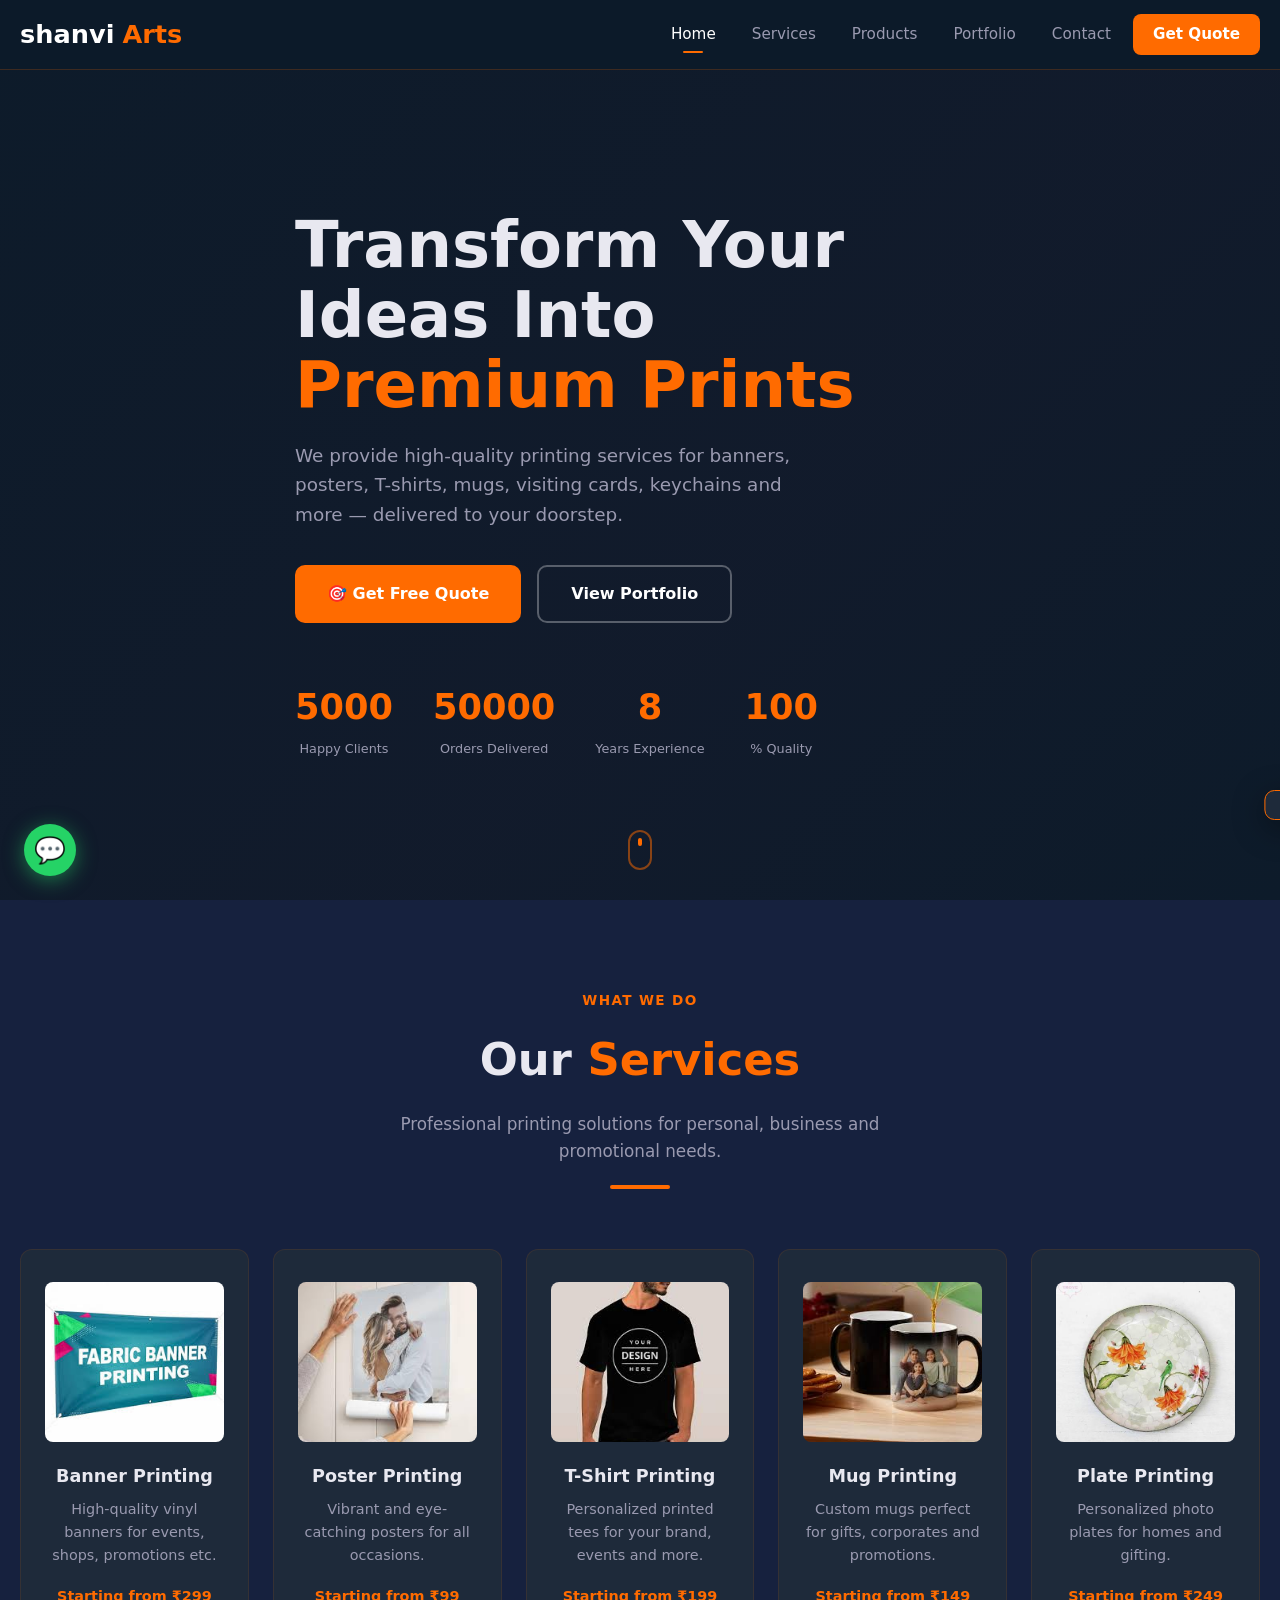
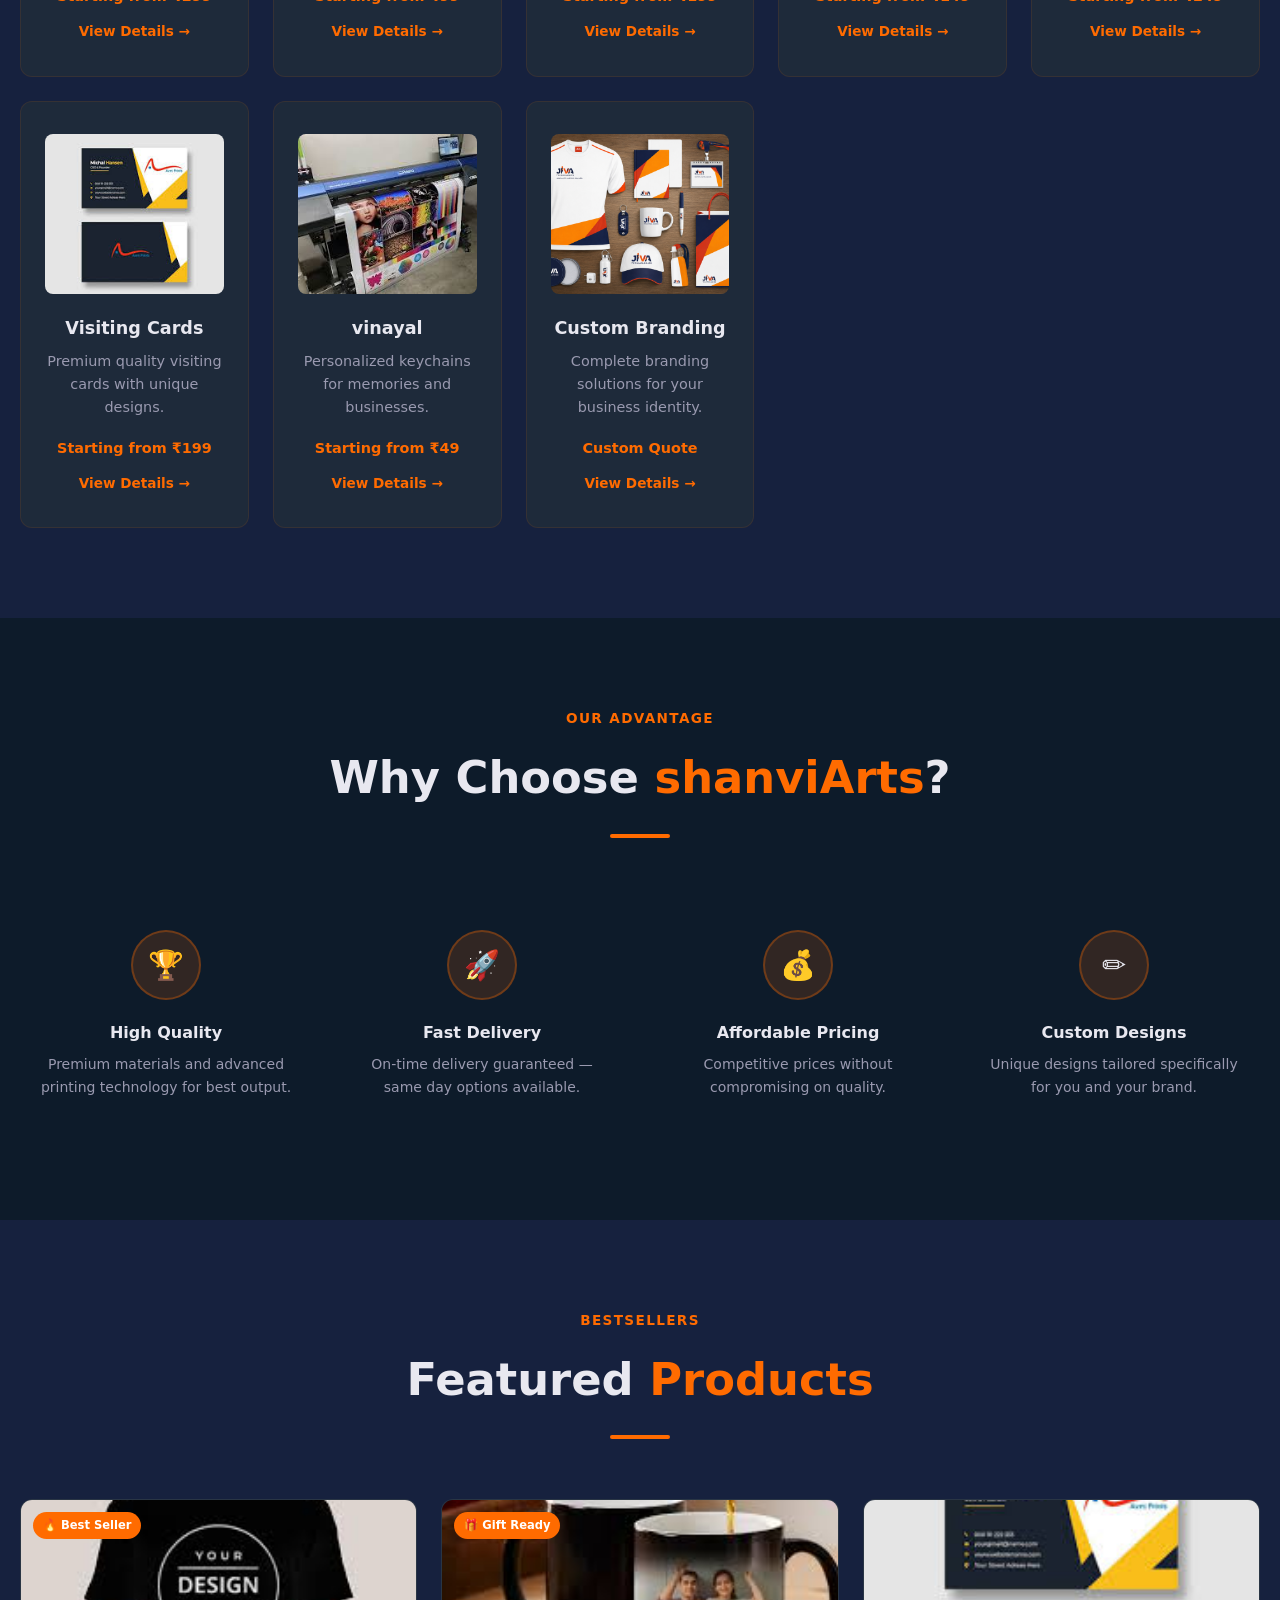
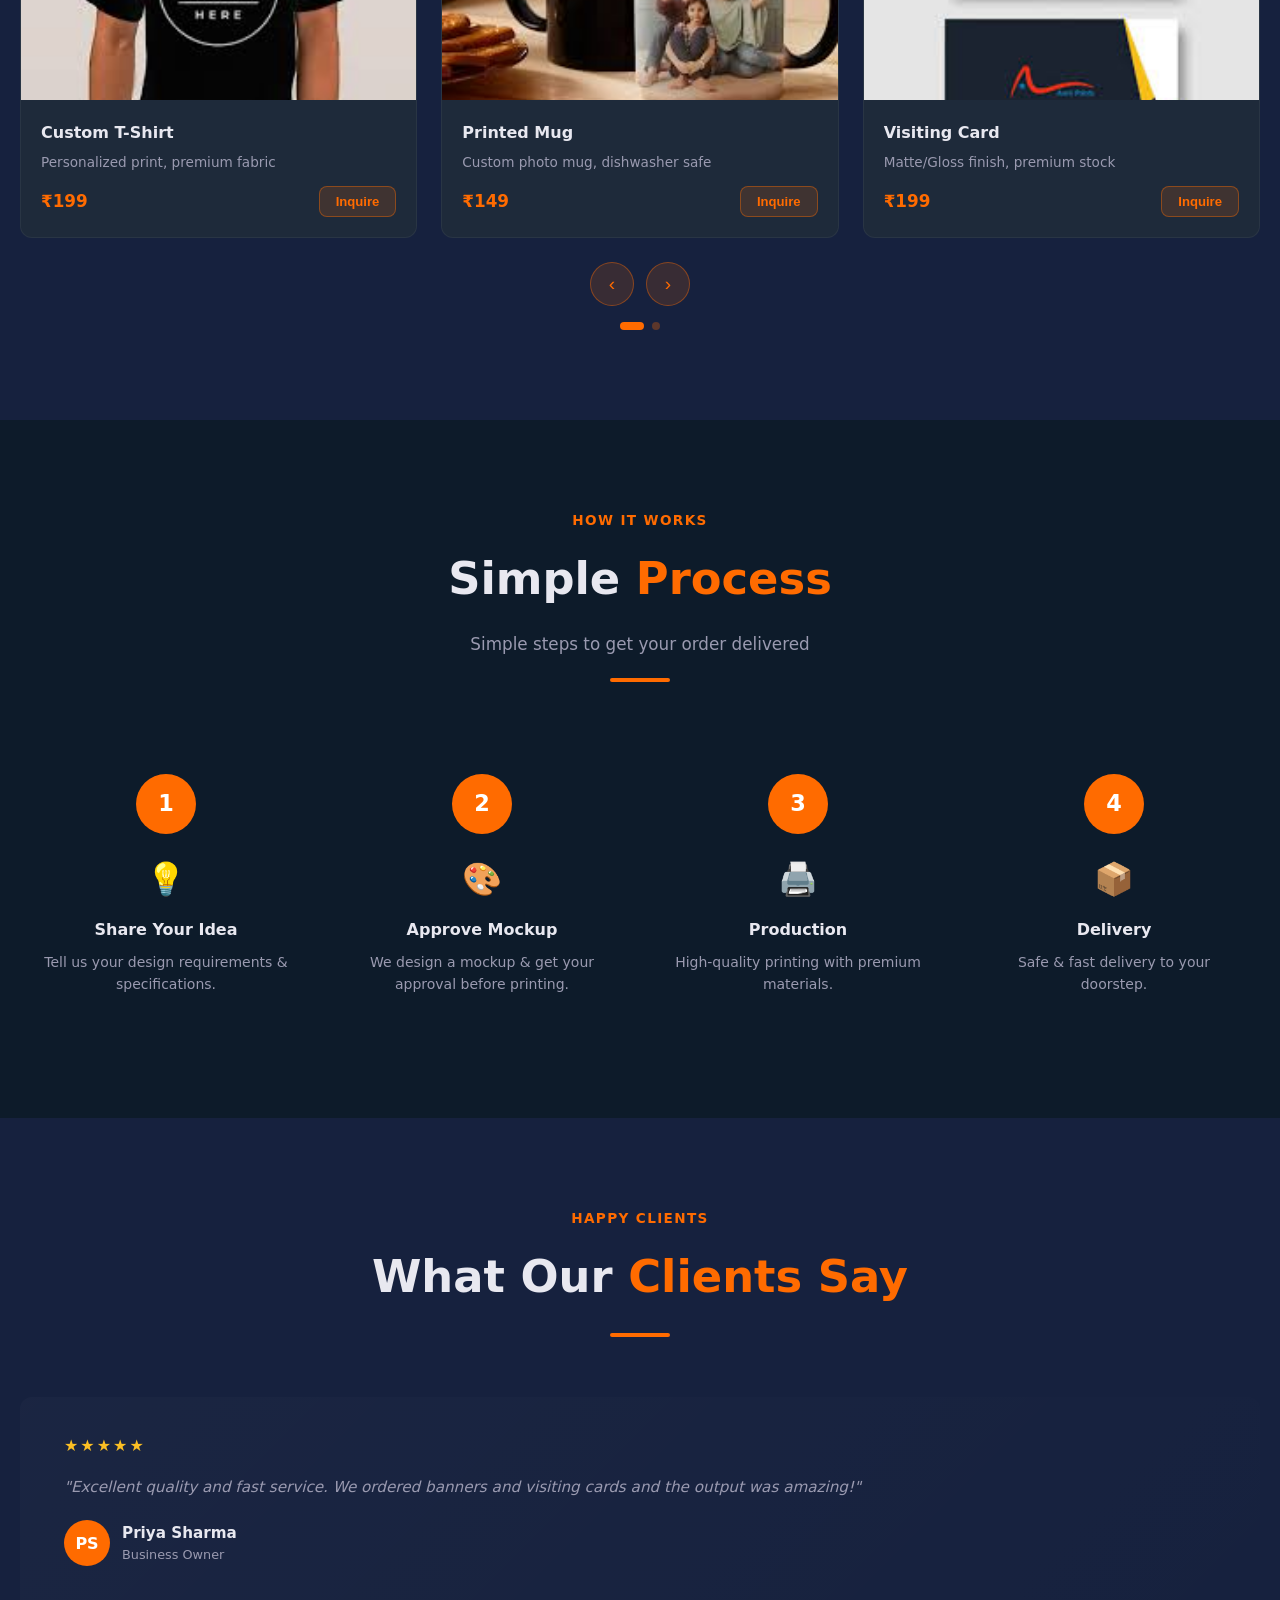
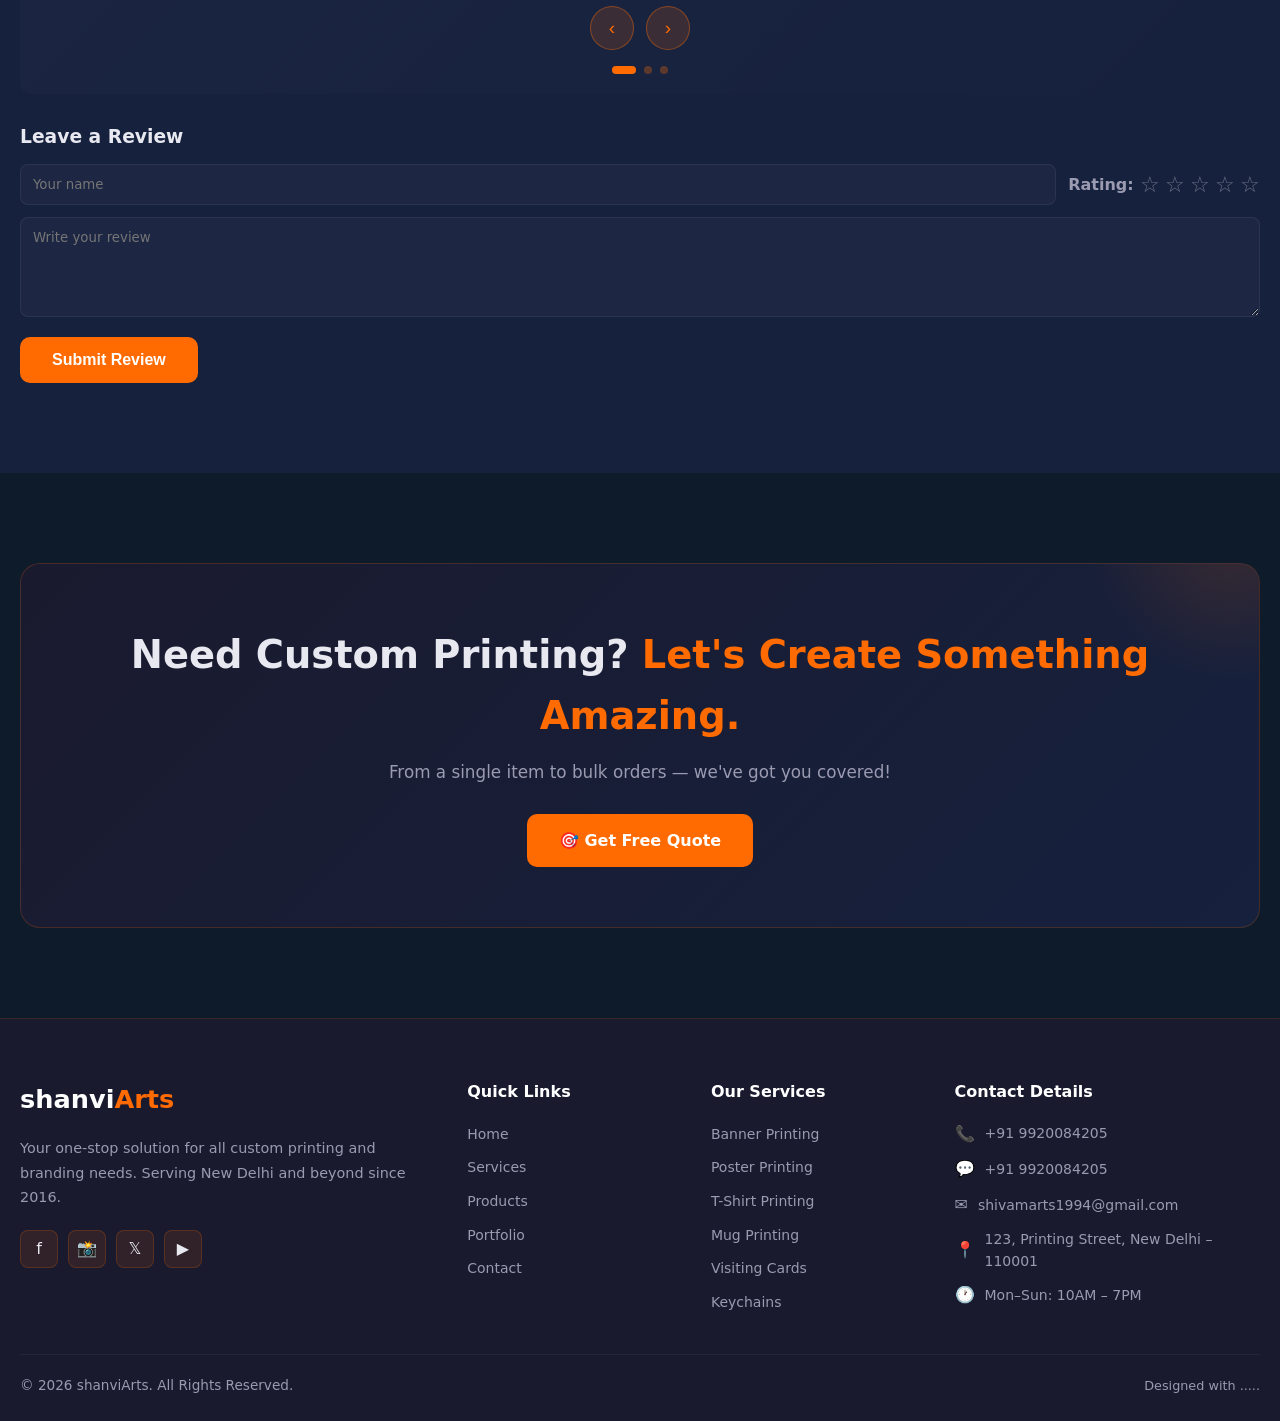
==== index.html @ 0f55588c "first commit" ====
<!DOCTYPE html>
<html lang="en">
<head>
<meta charset="UTF-8"/>
<meta name="viewport" content="width=device-width, initial-scale=1.0"/>
<title>shanviArts – Premium Printing Solutions</title>
<link rel="stylesheet" href="css/style.css"/>
</head>
<body>

<!-- PAGE LOADER -->
<div class="page-loader">
  <div class="loader-logo"><span>shanvi</span><span>Arts</span></div>
  <div class="loader-bar"><div class="loader-fill"></div></div>
</div>

<!-- NAVBAR -->
<nav class="navbar">
  <div class="nav-logo"><span>shanvi</span><span>Arts</span></div>
  <div class="nav-links">
    <a href="index.html" class="active">Home</a>
    <a href="services.html">Services</a>
    <a href="products.html">Products</a>
    <a href="portfolio.html">Portfolio</a>
    <a href="contact.html">Contact</a>
    <a href="contact.html" class="nav-cta">Get Quote</a>
  </div>
  <div class="hamburger"><span></span><span></span><span></span></div>
</nav>
<div class="mobile-menu">
  <a href="index.html">Home</a>
  <a href="services.html">Services</a>
  <a href="products.html">Products</a>
  <a href="portfolio.html">Portfolio</a>
  <a href="contact.html">Contact</a>
  <a href="contact.html" class="nav-cta">Get Quote</a>
</div>

<!-- HERO -->
<section class="hero">
 <div class="hero-bg">
  <video autoplay muted loop playsinline>
    <source src="images/home/3936483-hd_1920_1080_30fps.mp4" type="video/mp4">
  </video>
</div>
  <div class="container">
    <div class="hero-content">
     
      <h1 class="hero-title">Transform Your Ideas Into <span class="highlight">Premium Prints</span></h1>
      <p class="hero-subtitle">We provide high-quality printing services for banners, posters, T-shirts, mugs, visiting cards, keychains and more — delivered to your doorstep.</p>
      <div class="hero-btns">
        <a href="contact.html" class="btn-primary">🎯 Get Free Quote</a>
        <a href="portfolio.html" class="btn-secondary">View Portfolio</a>
      </div>
      <div class="hero-stats">
        <div class="stat-item"><span class="stat-num" data-target="5000">0</span><span class="stat-label">Happy Clients</span></div>
        <div class="stat-item"><span class="stat-num" data-target="50000">0</span><span class="stat-label">Orders Delivered</span></div>
        <div class="stat-item"><span class="stat-num" data-target="8">0</span><span class="stat-label">Years Experience</span></div>
        <div class="stat-item"><span class="stat-num" data-target="100">0</span><span class="stat-label">% Quality</span></div>
      </div>
    </div>
  </div>
  <div class="hero-scroll"><span></span></div>
</section>

<!-- SERVICES OVERVIEW -->
<section class="section" style="background:var(--dark3)">
  <div class="container">
    <div class="section-header reveal">
      <span class="section-eyebrow">What We Do</span>
      <h2 class="section-title">Our <span class="hl">Services</span></h2>
      <p class="section-subtitle">Professional printing solutions for personal, business and promotional needs.</p>
      <div class="divider"></div>
    </div>
    <div class="services-grid">
      <div class="service-card reveal reveal-delay-1">
        <img src="images/home/banner.jpg" alt="Banner Printing" class="service-img"/>
       
        <h3>Banner Printing</h3>
        <p>High-quality vinyl banners for events, shops, promotions etc.</p>
        <span class="service-price">Starting from ₹299</span>
        <a href="services.html" class="service-link">View Details →</a>
      </div>
      <div class="service-card reveal reveal-delay-2">
        <img src="images/home/poster.jpg" alt="Poster Printing" class="service-img"/>
       
        <h3>Poster Printing</h3>
        <p>Vibrant and eye-catching posters for all occasions.</p>
        <span class="service-price">Starting from ₹99</span>
        <a href="services.html" class="service-link">View Details →</a>
      </div>
      <div class="service-card reveal reveal-delay-3">
        <img src="images/home/tshirt.jpg" alt="T-Shirt Printing" class="service-img"/>
      
        <h3>T-Shirt Printing</h3>
        <p>Personalized printed tees for your brand, events and more.</p>
        <span class="service-price">Starting from ₹199</span>
        <a href="services.html" class="service-link">View Details →</a>
      </div>
      <div class="service-card reveal reveal-delay-4">
        <img src="images/home/cup.jpg" alt="Mug Printing" class="service-img"/>
       
        <h3>Mug Printing</h3>
        <p>Custom mugs perfect for gifts, corporates and promotions.</p>
        <span class="service-price">Starting from ₹149</span>
        <a href="services.html" class="service-link">View Details →</a>
      </div>
      <div class="service-card reveal reveal-delay-1">
        <img src="images/home/images (2).jpg" alt="Plate Printing" class="service-img"/>
       
        <h3>Plate Printing</h3>
        <p>Personalized photo plates for homes and gifting.</p>
        <span class="service-price">Starting from ₹249</span>
        <a href="services.html" class="service-link">View Details →</a>
      </div>
      <div class="service-card reveal reveal-delay-2">
        <img src="images/home/visiting.jpg" alt="Visiting Cards" class="service-img"/>
       
        <h3>Visiting Cards</h3>
        <p>Premium quality visiting cards with unique designs.</p>
        <span class="service-price">Starting from ₹199</span>
        <a href="services.html" class="service-link">View Details →</a>
      </div>
      <div class="service-card reveal reveal-delay-3">
        <img src="images/home/vinayal.jpg" alt="Keychains" class="service-img"/>
        
        <h3>vinayal</h3>
        <p>Personalized keychains for memories and businesses.</p>
        <span class="service-price">Starting from ₹49</span>
        <a href="services.html" class="service-link">View Details →</a>
      </div>
      <div class="service-card reveal reveal-delay-4">
        <img src="images/home/ChatGPT Image Jun 21, 2026, 07_36_07 AM.png" alt="Custom Branding" class="service-img"/>
        
        <h3>Custom Branding</h3>
        <p>Complete branding solutions for your business identity.</p>
        <span class="service-price">Custom Quote</span>
        <a href="services.html" class="service-link">View Details →</a>
      </div>
    </div>
  </div>
</section>

<!-- WHY CHOOSE US -->
<section class="section">
  <div class="container">
    <div class="section-header reveal">
      <span class="section-eyebrow">Our Advantage</span>
      <h2 class="section-title">Why Choose <span class="hl">shanviArts</span>?</h2>
      <div class="divider"></div>
    </div>
    <div class="why-grid">
      <div class="why-card reveal reveal-delay-1">
        <div class="why-icon">🏆</div>
        <h3>High Quality</h3>
        <p>Premium materials and advanced printing technology for best output.</p>
      </div>
      <div class="why-card reveal reveal-delay-2">
        <div class="why-icon">🚀</div>
        <h3>Fast Delivery</h3>
        <p>On-time delivery guaranteed — same day options available.</p>
      </div>
      <div class="why-card reveal reveal-delay-3">
        <div class="why-icon">💰</div>
        <h3>Affordable Pricing</h3>
        <p>Competitive prices without compromising on quality.</p>
      </div>
      <div class="why-card reveal reveal-delay-4">
        <div class="why-icon">✏️</div>
        <h3>Custom Designs</h3>
        <p>Unique designs tailored specifically for you and your brand.</p>
      </div>
    </div>
  </div>
</section>

<!-- FEATURED PRODUCTS SLIDER -->
<section class="section" style="background:var(--dark3)">
  <div class="container">
    <div class="section-header reveal">
      <span class="section-eyebrow">Bestsellers</span>
      <h2 class="section-title">Featured <span class="hl">Products</span></h2>
      <div class="divider"></div>
    </div>
    <div class="featured-slider reveal">
      <div class="slider-track">
        <div class="slide">
          <div class="products-grid" style="grid-template-columns:repeat(3,1fr);gap:24px">
            <div class="product-card"><div class="product-img-wrap"><img src="images/home/tshirt.jpg" alt="T-Shirt"/><span class="product-badge">🔥 Best Seller</span></div><div class="product-info"><h3>Custom T-Shirt</h3><p>Personalized print, premium fabric</p><div class="product-footer"><span class="product-price">₹199</span><button class="btn-inquiry">Inquire</button></div></div></div>
            <div class="product-card"><div class="product-img-wrap"><img src="images/home/cup.jpg" alt="Mug"/><span class="product-badge">🎁 Gift Ready</span></div><div class="product-info"><h3>Printed Mug</h3><p>Custom photo mug, dishwasher safe</p><div class="product-footer"><span class="product-price">₹149</span><button class="btn-inquiry">Inquire</button></div></div></div>
            <div class="product-card"><div class="product-img-wrap"><img src="images/home/visiting.jpg" alt="Visiting Card"/></div><div class="product-info"><h3>Visiting Card</h3><p>Matte/Gloss finish, premium stock</p><div class="product-footer"><span class="product-price">₹199</span><button class="btn-inquiry">Inquire</button></div></div></div>
          </div>
        </div>
        <div class="slide">
          <div class="products-grid" style="grid-template-columns:repeat(3,1fr);gap:24px">
            <div class="product-card"><div class="product-img-wrap"><img src="images/home/vinayal.jpg" alt="Keychain"/><span class="product-badge">✨ New</span></div><div class="product-info"><h3>Keychain</h3><p>Personalized, durable material</p><div class="product-footer"><span class="product-price">₹49</span><button class="btn-inquiry">Inquire</button></div></div></div>
            <div class="product-card"><div class="product-img-wrap"><img src="images/home/stemp.jpg" alt="Photo Plate"/></div><div class="product-info"><h3>Photo Plate</h3><p>High-res photo on ceramic plate</p><div class="product-footer"><span class="product-price">₹249</span><button class="btn-inquiry">Inquire</button></div></div></div>
            <div class="product-card"><div class="product-img-wrap"><img src="images/home/logo.png" alt="Flex Banner"/><span class="product-badge">📦 Bulk</span></div><div class="product-info"><h3>Flex Banner</h3><p>Weatherproof flex, any size</p><div class="product-footer"><span class="product-price">₹299</span><button class="btn-inquiry">Inquire</button></div></div></div>
          </div>
        </div>
      </div>
      <div class="slider-controls">
        <button class="slider-btn prev-btn">‹</button>
        <button class="slider-btn next-btn">›</button>
      </div>
      <div class="slider-dots"><span class="dot active"></span><span class="dot"></span></div>
    </div>
  </div>
</section>

<!-- PROCESS -->
<section class="section">
  <div class="container">
    <div class="section-header reveal">
      <span class="section-eyebrow">How It Works</span>
      <h2 class="section-title">Simple <span class="hl">Process</span></h2>
      <p class="section-subtitle">Simple steps to get your order delivered</p>
      <div class="divider"></div>
    </div>
    <div class="process-steps">
      <div class="process-step reveal reveal-delay-1">
        <div class="step-num">1</div>
        <span class="step-icon">💡</span>
        <h3>Share Your Idea</h3>
        <p>Tell us your design requirements & specifications.</p>
      </div>
      <div class="process-step reveal reveal-delay-2">
        <div class="step-num">2</div>
        <span class="step-icon">🎨</span>
        <h3>Approve Mockup</h3>
        <p>We design a mockup & get your approval before printing.</p>
      </div>
      <div class="process-step reveal reveal-delay-3">
        <div class="step-num">3</div>
        <span class="step-icon">🖨️</span>
        <h3>Production</h3>
        <p>High-quality printing with premium materials.</p>
      </div>
      <div class="process-step reveal reveal-delay-4">
        <div class="step-num">4</div>
        <span class="step-icon">📦</span>
        <h3>Delivery</h3>
        <p>Safe & fast delivery to your doorstep.</p>
      </div>
    </div>
  </div>
</section>

<!-- TESTIMONIALS -->
<section class="section" style="background:var(--dark3)">
  <div class="container">
    <div class="section-header reveal">
      <span class="section-eyebrow">Happy Clients</span>
      <h2 class="section-title">What Our <span class="hl">Clients Say</span></h2>
      <div class="divider"></div>
    </div>

    <!-- Testimonials Slider -->
    <div class="testimonials-slider reveal">
      <div class="slider-track">
        <div class="slide">
          <div class="testimonial-card">
            <div class="stars">★★★★★</div>
            <p>"Excellent quality and fast service. We ordered banners and visiting cards and the output was amazing!"</p>
            <div class="reviewer"><div class="reviewer-avatar">PS</div><div><div class="reviewer-name">Priya Sharma</div><div class="reviewer-role">Business Owner</div></div></div>
          </div>
        </div>
        <div class="slide">
          <div class="testimonial-card">
            <div class="stars">★★★★★</div>
            <p>"The quality of mugs and keychains is excellent. Very professional and on-time. Highly recommended!"</p>
            <div class="reviewer"><div class="reviewer-avatar">RV</div><div><div class="reviewer-name">Rohit Verma</div><div class="reviewer-role">Event Planner</div></div></div>
          </div>
        </div>
        <div class="slide">
          <div class="testimonial-card">
            <div class="stars">★★★★★</div>
            <p>"Beautiful designs and perfect finishing. Will order again for sure. shanviArts is the best!"</p>
            <div class="reviewer"><div class="reviewer-avatar">AP</div><div><div class="reviewer-name">Ankit Patel</div><div class="reviewer-role">Marketing Head</div></div></div>
          </div>
        </div>
      </div>
      <div class="slider-controls">
        <button class="slider-btn prev-btn">‹</button>
        <button class="slider-btn next-btn">›</button>
      </div>
      <div class="slider-dots"><span class="dot active"></span><span class="dot"></span><span class="dot"></span></div>
    </div>

    <!-- Review submission form -->
    <div class="review-form-section reveal">
      <h3 style="margin-top:28px;margin-bottom:12px">Leave a Review</h3>
      <form id="reviewForm" class="review-form">
        <div style="display:flex;gap:12px;flex-wrap:wrap">
          <input type="text" name="name" placeholder="Your name" required style="flex:1;min-width:200px;padding:12px;border-radius:8px;border:1px solid rgba(255,255,255,0.06);background:rgba(255,255,255,0.03);color:var(--text);" />
          <div class="star-rating" data-rating="5" style="display:flex;align-items:center;gap:6px">
            <label style="color:var(--text-muted);font-weight:600">Rating:</label>
            <div class="stars-input">
              <button type="button" class="star" data-value="1">☆</button>
              <button type="button" class="star" data-value="2">☆</button>
              <button type="button" class="star" data-value="3">☆</button>
              <button type="button" class="star" data-value="4">☆</button>
              <button type="button" class="star" data-value="5">☆</button>
            </div>
          </div>
        </div>
        <textarea name="message" placeholder="Write your review" required style="width:100%;margin-top:12px;padding:12px;border-radius:8px;border:1px solid rgba(255,255,255,0.06);background:rgba(255,255,255,0.03);color:var(--text);min-height:100px"></textarea>
        <div style="margin-top:12px"><button type="submit" class="btn-primary">Submit Review</button></div>
      </form>
    </div>

  </div>
</section>

<!-- CTA -->
<section class="section">
  <div class="container">
    <div class="cta-banner reveal">
      <h2>Need Custom Printing? <span style="color:var(--orange)">Let's Create Something Amazing.</span></h2>
      <p>From a single item to bulk orders — we've got you covered!</p>
      <a href="contact.html" class="btn-primary" style="display:inline-flex">🎯 Get Free Quote</a>
    </div>
  </div>
</section>

<!-- FOOTER -->
<footer>
  <div class="container">
    <div class="footer-grid">
      <div class="footer-brand">
        <div class="footer-logo"><span>shanvi</span><span>Arts</span></div>
        <p class="footer-desc">Your one-stop solution for all custom printing and branding needs. Serving New Delhi and beyond since 2016.</p>
        <div class="social-links">
          <a class="social-link" href="#" title="Facebook">f</a>
          <a class="social-link" href="#" title="Instagram">📸</a>
          <a class="social-link" href="#" title="Twitter">𝕏</a>
          <a class="social-link" href="#" title="YouTube">▶</a>
        </div>
      </div>
      <div class="footer-col">
        <h4>Quick Links</h4>
        <ul>
          <li><a href="index.html">Home</a></li>
          <li><a href="services.html">Services</a></li>
          <li><a href="products.html">Products</a></li>
          <li><a href="portfolio.html">Portfolio</a></li>
          <li><a href="contact.html">Contact</a></li>
        </ul>
      </div>
      <div class="footer-col">
        <h4>Our Services</h4>
        <ul>
          <li><a href="services.html">Banner Printing</a></li>
          <li><a href="services.html">Poster Printing</a></li>
          <li><a href="services.html">T-Shirt Printing</a></li>
          <li><a href="services.html">Mug Printing</a></li>
          <li><a href="services.html">Visiting Cards</a></li>
          <li><a href="services.html">Keychains</a></li>
        </ul>
      </div>
      <div class="footer-col">
        <h4>Contact Details</h4>
        <div class="footer-contact">
          <div class="footer-contact-item"><span>📞</span><span>+91 9920084205</span></div>
          <div class="footer-contact-item"><span>💬</span><span>+91 9920084205</span></div>
          <div class="footer-contact-item"><span>✉️</span><span>shivamarts1994@gmail.com</span></div>
          <div class="footer-contact-item"><span>📍</span><span>123, Printing Street, New Delhi – 110001</span></div>
          <div class="footer-contact-item"><span>🕐</span><span>Mon–Sun: 10AM – 7PM</span></div>
        </div>
      </div>
    </div>
    <div class="footer-bottom">
      <p>© 2026 shanviArts. All Rights Reserved.</p>
      <p style="color:var(--text-muted);font-size:0.8rem">Designed with .....</p>
    </div>
  </div>
</footer>

<button class="back-top">↑</button>
<a class="whatsapp-float" href="https://wa.me/919455576625 target="_blank" title="WhatsApp">💬</a>
<div class="toast"></div>
<script src="js/main.js"></script>
</body>
</html>
---- css/style.css ----
/* ===== RESET & BASE ===== */
*,
*::before,
*::after {
  box-sizing: border-box;
  margin: 0;
  padding: 0;
  
}

:root {
  --orange: #FF6B00;
  --orange-light: #FF8C3A;
  --orange-dark: #CC5500; 
  --dark: #1a1a2e;
  --dark2: #0d1b2a;
  --dark3: #16213e; 
  --card-bg: #1e2a3a;
  --text: #e8e8f0;
  --text-muted: #9a9ab0;
  --white: #ffffff;
  --radius: 12px;
  --shadow: 0 8px 32px rgba(0, 0, 0, 0.4);
  --transition: 0.3s cubic-bezier(0.4, 0, 0.2, 1);
}

html {
  scroll-behavior: smooth;
}

body {
  font-family: 'Segoe UI', system-ui, sans-serif;
   background: var(--dark2); 
  color: var(--text);
  line-height: 1.6;
  overflow-x: hidden;
}

a {
  color: inherit;
  text-decoration: none;
}

img {
  max-width: 100%;
  height: auto;
  display: block;
}

ul {
  list-style: none;
}

.container {
  max-width: 1400px;
  margin: 0 auto;
  padding: 0 20px;
 
}

/* ===== SCROLLBAR ===== */
::-webkit-scrollbar {
  width: 6px;
}

::-webkit-scrollbar-track {
  background: var(--dark2);
}

::-webkit-scrollbar-thumb {
  background: var(--orange);
  border-radius: 3px;
}

/* ===== NAVBAR ===== */
.navbar {
  position: fixed;
  top: 0;
  left: 0;
  right: 0;
  z-index: 1000;
  background: rgba(13, 27, 42, 0.95);
  backdrop-filter: blur(12px);
  border-bottom: 1px solid rgba(255, 107, 0, 0.2);
  padding: 0 20px;
  height: 70px;
  display: flex;
  align-items: center;
  justify-content: space-between;
  transition: var(--transition);
}

.navbar.scrolled {
  background: rgba(13, 27, 42, 0.99);
  box-shadow: 0 2px 20px rgba(0, 0, 0, 0.5);
}

.nav-logo {
  display: flex;
  align-items: center;
  gap: 8px;
  font-size: 1.6rem;
  font-weight: 800;
}

.nav-logo span:first-child {
  color: var(--white);
}

.nav-logo span:last-child {
  color: var(--orange);
}

.nav-links {
  display: flex;
  align-items: center;
  gap: 8px;
}

.nav-links a {
  padding: 8px 14px;
  border-radius: 8px;
  font-weight: 500;
  font-size: 0.95rem;
  color: var(--text-muted);
  transition: var(--transition);
  position: relative;
}

.nav-links a:hover,
.nav-links a.active {
  color: var(--white);
}

.nav-links a.active::after {
  content: '';
  position: absolute;
  bottom: 2px;
  left: 50%;
  transform: translateX(-50%);
  width: 20px;
  height: 2px;
  background: var(--orange);
  border-radius: 1px;
}

.nav-cta {
  background: var(--orange);
  color: var(--white) !important;
  padding: 8px 20px !important;
  border-radius: 8px;
  font-weight: 700 !important;
  transition: var(--transition) !important;
}

.nav-cta:hover {
  background: var(--orange-light) !important;
  transform: translateY(-1px);
  box-shadow: 0 4px 15px rgba(255, 107, 0, 0.4);
}

.hamburger {
  display: none;
  flex-direction: column;
  gap: 5px;
  cursor: pointer;
  padding: 5px;
}

.hamburger span {
  width: 25px;
  height: 2px;
  background: var(--white);
  border-radius: 2px;
  transition: var(--transition);
}

.mobile-menu {
  display: none;
  position: fixed;
  top: 70px;
  left: 0;
  right: 0;
  z-index: 999;
  background: var(--dark);
  border-bottom: 2px solid var(--orange);
  padding: 20px;
  flex-direction: column;
  gap: 4px;
}

.mobile-menu.open {
  display: flex;
  animation: slideDown 0.3s ease;
}

.mobile-menu a {
  padding: 12px 16px;
  border-radius: 8px;
  font-weight: 500;
  color: var(--text);
  transition: var(--transition);
}

.mobile-menu a:hover {
  background: rgba(255, 107, 0, 0.1);
  color: var(--orange);
}

.mobile-menu .nav-cta {
  background: var(--orange);
  color: var(--white);
  text-align: center;
}

@keyframes slideDown {
  from {
    opacity: 0;
    transform: translateY(-10px);
  }

  to {
    opacity: 1;
    transform: translateY(0);
  }
}

/* ===== HERO ===== */
.hero {
  position: relative;
  min-height: 100vh;
  display: flex;
  align-items: center;
  overflow: hidden;
  padding-top: 70px;
}

.hero-bg {
  position: absolute;
  inset: 0;
  background-size: cover;
  background-position: center;
  background-attachment: fixed;
}

.hero-bg::after {
  content: '';
  position: absolute;
  inset: 0;
  /* reduced overlay opacity so hero video is clearer */
  background: linear-gradient(135deg, rgba(13, 27, 42, 0.6) 0%, rgba(26, 26, 46, 0.35) 60%, rgba(13, 27, 42, 0.15) 100%);
}

.hero-content {
  position: relative;
  z-index: 2;
  max-width: 700px;
  text-align: left;
  margin-left: 10px;
}

.hero-eyebrow {
  display: inline-flex;
  align-items: center;
  gap: 8px;
  background: rgba(255, 107, 0, 0.15);
  border: 1px solid rgba(255, 107, 0, 0.4);
  color: var(--orange);
  padding: 6px 16px;
  border-radius: 50px;
  font-size: 0.85rem;
  font-weight: 600;
  letter-spacing: 0.05em;
  margin-bottom: 24px;
  animation: fadeInUp 0.6s ease 0.1s both;
}

.hero-title {
  font-size: clamp(2.2rem, 5vw, 4rem);
  font-weight: 900;
  line-height: 1.1;
  margin-bottom: 20px;
  animation: fadeInUp 0.6s ease 0.2s both;
}

.hero-title .highlight {
  color: var(--orange);
}

.hero-subtitle {
  font-size: 1.15rem;
  color: var(--text-muted);
  margin-bottom: 36px;
  max-width: 500px;
  animation: fadeInUp 0.6s ease 0.3s both;
}

.hero-btns {
  display: flex;
  gap: 16px;
  flex-wrap: wrap;
  animation: fadeInUp 0.6s ease 0.4s both;
}

.btn-primary {
  background: var(--orange);
  color: var(--white);
  padding: 14px 32px;
  border-radius: 10px;
  font-weight: 700;
  font-size: 1rem;
  border: none;
  cursor: pointer;
  transition: var(--transition);
  display: inline-flex;
  align-items: center;
  gap: 8px;
}

.btn-primary:hover {
  background: var(--orange-light);
  transform: translateY(-2px);
  box-shadow: 0 8px 25px rgba(255, 107, 0, 0.4);
}

.btn-secondary {
  background: transparent;
  color: var(--white);
  padding: 14px 32px;
  border-radius: 10px;
  font-weight: 700;
  font-size: 1rem;
  border: 2px solid rgba(255, 255, 255, 0.3);
  cursor: pointer;
  transition: var(--transition);
}

.btn-secondary:hover {
  border-color: var(--orange);
  color: var(--orange);
}

.hero-stats {
  display: flex;
  gap: 40px;
  margin-top: 56px;
  animation: fadeInUp 0.6s ease 0.5s both;
}

.stat-item {
  text-align: center;
}

.stat-num {
  font-size: 2.2rem;
  font-weight: 900;
  color: var(--orange);
  display: block;
}

.stat-label {
  font-size: 0.8rem;
  color: var(--text-muted);
}

.hero-scroll {
  position: absolute;
  bottom: 30px;
  left: 50%;
  transform: translateX(-50%);
  z-index: 2;
  text-align: center;
  animation: bounce 2s infinite;
}

.hero-scroll span {
  display: block;
  width: 24px;
  height: 40px;
  border: 2px solid rgba(255, 107, 0, 0.5);
  border-radius: 12px;
  margin: 0 auto;
  position: relative;
}

.hero-scroll span::after {
  content: '';
  position: absolute;
  top: 6px;
  left: 50%;
  transform: translateX(-50%);
  width: 4px;
  height: 8px;
  background: var(--orange);
  border-radius: 2px;
  animation: scrollDot 2s infinite;
}

@keyframes scrollDot {

  0%,
  100% {
    top: 6px;
    opacity: 1
  }

  50% {
    top: 20px;
    opacity: 0.3
  }
}

@keyframes bounce {

  0%,
  100% {
    transform: translateX(-50%) translateY(0)
  }

  50% {
    transform: translateX(-50%) translateY(-8px)
  }
}

/* ===== SECTION STYLES ===== */
.section {
  padding: 90px 0;
}

.section-header {
  text-align: center;
  margin-bottom: 60px;
}

.section-eyebrow {
  color: var(--orange);
  font-weight: 700;
  font-size: 0.85rem;
  letter-spacing: 0.1em;
  text-transform: uppercase;
  display: block;
  margin-bottom: 12px;
}

.section-title {
  font-size: clamp(1.8rem, 4vw, 2.8rem);
  font-weight: 900;
  margin-bottom: 16px;
}

.section-title .hl {
  color: var(--orange);
}

.section-subtitle {
  color: var(--text-muted);
  font-size: 1.05rem;
  max-width: 500px;
  margin: 0 auto;
}

.divider {
  width: 60px;
  height: 4px;
  background: var(--orange);
  border-radius: 2px;
  margin: 20px auto 0;
}

/* ===== SERVICES GRID ===== */
.services-grid {
  display: grid;
  grid-template-columns: repeat(auto-fit, minmax(220px, 1fr));
  gap: 24px;
}

.service-card {
  background: var(--card-bg);
  border: 1px solid rgba(255, 107, 0, 0.1);
  border-radius: var(--radius);
  padding: 32px 24px;
  text-align: center;
  transition: var(--transition);
  cursor: pointer;
  position: relative;
  overflow: hidden;
}

.service-card::before {
  content: '';
  position: absolute;
  inset: 0;
  background: linear-gradient(135deg, rgba(255, 107, 0, 0.05), transparent);
  opacity: 0;
  transition: var(--transition);
}

.service-card:hover {
  transform: translateY(-8px);
  border-color: var(--orange);
  box-shadow: 0 20px 40px rgba(255, 107, 0, 0.2);
}

.service-card:hover::before {
  opacity: 1;
}

.service-img {
  width: 100%;
  height: 160px;
  object-fit: cover;
  border-radius: 8px;
  margin-bottom: 20px;
}

.service-icon {
  font-size: 2.5rem;
  margin-bottom: 16px;
  display: block;
}

.service-card h3 {
  font-size: 1.1rem;
  font-weight: 700;
  margin-bottom: 8px;
}

.service-card p {
  font-size: 0.9rem;
  color: var(--text-muted);
  margin-bottom: 16px;
}

.service-price {
  color: var(--orange);
  font-weight: 700;
  font-size: 0.9rem;
}

.service-link {
  display: inline-flex;
  align-items: center;
  gap: 6px;
  color: var(--orange);
  font-size: 0.85rem;
  font-weight: 600;
  margin-top: 12px;
  transition: var(--transition);
}

.service-link:hover {
  gap: 10px;
}

/* ===== PRODUCTS GRID ===== */
.products-grid {
  display: grid;
  grid-template-columns: repeat(auto-fit, minmax(260px, 1fr));
  gap: 24px;
}

.product-card {
  background: var(--card-bg);
  border: 1px solid rgba(255, 255, 255, 0.05);
  border-radius: var(--radius);
  overflow: hidden;
  transition: var(--transition);
  position: relative;
}

.product-card:hover {
  transform: translateY(-6px);
  box-shadow: var(--shadow);
  border-color: rgba(255, 107, 0, 0.3);
}

.product-img-wrap {
  position: relative;
  overflow: hidden;
  height: 200px;
}

.product-img-wrap img {
  width: 100%;
  height: 100%;
  object-fit: cover;
  transition: transform 0.5s ease;
}

.product-card:hover .product-img-wrap img {
  transform: scale(1.08);
}

.product-badge {
  position: absolute;
  top: 12px;
  left: 12px;
  background: var(--orange);
  color: var(--white);
  padding: 4px 10px;
  border-radius: 50px;
  font-size: 0.72rem;
  font-weight: 700;
}

.product-info {
  padding: 20px;
}

.product-info h3 {
  font-size: 1rem;
  font-weight: 700;
  margin-bottom: 6px;
}

.product-info p {
  font-size: 0.85rem;
  color: var(--text-muted);
  margin-bottom: 12px;
}

.product-footer {
  display: flex;
  align-items: center;
  justify-content: space-between;
}

.product-price {
  color: var(--orange);
  font-weight: 800;
  font-size: 1.05rem;
}

.btn-inquiry {
  background: rgba(255, 107, 0, 0.15);
  color: var(--orange);
  border: 1px solid rgba(255, 107, 0, 0.4);
  padding: 7px 16px;
  border-radius: 8px;
  font-size: 0.82rem;
  font-weight: 600;
  cursor: pointer;
  transition: var(--transition);
}

.btn-inquiry:hover {
  background: var(--orange);
  color: var(--white);
}

/* ===== FILTER TABS ===== */
.filter-tabs {
  display: flex;
  gap: 10px;
  flex-wrap: wrap;
  justify-content: center;
  margin-bottom: 40px;
}

.filter-btn {
  padding: 8px 20px;
  border-radius: 50px;
  border: 1px solid rgba(255, 107, 0, 0.3);
  background: transparent;
  color: var(--text-muted);
  font-size: 0.9rem;
  font-weight: 600;
  cursor: pointer;
  transition: var(--transition);
}

.filter-btn:hover,
.filter-btn.active {
  background: var(--orange);
  color: var(--white);
  border-color: var(--orange);
}

/* ===== WHY CHOOSE US ===== */
.why-grid {
  display: grid;
  grid-template-columns: repeat(auto-fit, minmax(200px, 1fr));
  gap: 24px;
}

.why-card {
  text-align: center;
  padding: 32px 20px;
}

.why-icon {
  width: 70px;
  height: 70px;
  background: rgba(255, 107, 0, 0.15);
  border: 2px solid rgba(255, 107, 0, 0.3);
  border-radius: 50%;
  display: flex;
  align-items: center;
  justify-content: center;
  font-size: 1.8rem;
  margin: 0 auto 20px;
  transition: var(--transition);
}

.why-card:hover .why-icon {
  background: var(--orange);
  border-color: var(--orange);
  transform: scale(1.1);
}

.why-card h3 {
  font-size: 1rem;
  font-weight: 700;
  margin-bottom: 8px;
}

.why-card p {
  font-size: 0.875rem;
  color: var(--text-muted);
}

/* ===== PROCESS ===== */
.process-steps {
  display: grid;
  grid-template-columns: repeat(auto-fit, minmax(200px, 1fr));
  gap: 24px;
  position: relative;
}

.process-step {
  text-align: center;
  padding: 32px 20px;
  position: relative;
}

.step-num {
  width: 60px;
  height: 60px;
  background: var(--orange);
  color: var(--white);
  border-radius: 50%;
  display: flex;
  align-items: center;
  justify-content: center;
  font-size: 1.4rem;
  font-weight: 900;
  margin: 0 auto 20px;
  position: relative;
  z-index: 1;
}

.step-icon {
  font-size: 2rem;
  margin-bottom: 12px;
  display: block;
}

.process-step h3 {
  font-size: 1rem;
  font-weight: 700;
  margin-bottom: 8px;
}

.process-step p {
  font-size: 0.875rem;
  color: var(--text-muted);
}

/* ===== FEATURED SLIDER ===== */
.featured-slider {
  position: relative;
  overflow: hidden;
  border-radius: var(--radius);
}

.slider-track {
  display: flex;
  transition: transform 0.5s cubic-bezier(0.4, 0, 0.2, 1);
}

.slide {
  min-width: 100%;
}

.slider-controls {
  display: flex;
  gap: 12px;
  justify-content: center;
  margin-top: 24px;
}

.slider-btn {
  width: 44px;
  height: 44px;
  border-radius: 50%;
  background: rgba(255, 107, 0, 0.15);
  border: 1px solid rgba(255, 107, 0, 0.4);
  color: var(--orange);
  font-size: 1.2rem;
  cursor: pointer;
  transition: var(--transition);
  display: flex;
  align-items: center;
  justify-content: center;
}

.slider-btn:hover {
  background: var(--orange);
  color: var(--white);
}

.slider-dots {
  display: flex;
  gap: 8px;
  justify-content: center;
  margin-top: 16px;
}

.dot {
  width: 8px;
  height: 8px;
  border-radius: 50%;
  background: rgba(255, 107, 0, 0.3);
  cursor: pointer;
  transition: var(--transition);
}

.dot.active {
  background: var(--orange);
  width: 24px;
  border-radius: 4px;
}

/* ===== FEATURED SLIDER — MOBILE: show 1 full + half next card ===== */
@media (max-width: 600px) {
  .featured-slider .products-grid {
    display: flex !important;
    grid-template-columns: none !important;
    gap: 16px;
  }

  .featured-slider .product-card {
    flex: 0 0 66.666%;
    max-width: 66.666%;
  }

  .featured-slider .product-img-wrap {
    height: 180px;
  }

  .slider-controls {
    margin-top: 16px;
  }

  .slider-btn {
    width: 40px;
    height: 40px;
  }
}

/* ===== TESTIMONIALS ===== */
.testimonials-grid {
  display: grid;
  grid-template-columns: repeat(auto-fit, minmax(300px, 1fr));
  gap: 24px;
}

.testimonial-card {
  background: var(--card-bg);
  border: 1px solid rgba(255, 255, 255, 0.05);
  border-radius: var(--radius);
  padding: 28px;
  transition: var(--transition);
}

.testimonial-card:hover {
  border-color: rgba(255, 107, 0, 0.3);
  transform: translateY(-4px);
}

.stars {
  color: #fbbf24;
  font-size: 1rem;
  margin-bottom: 16px;
  letter-spacing: 2px;
}

.testimonial-card p {
  font-size: 0.95rem;
  color: var(--text-muted);
  font-style: italic;
  margin-bottom: 20px;
  line-height: 1.7;
}

.reviewer {
  display: flex;
  align-items: center;
  gap: 12px;
}

.reviewer-avatar {
  width: 46px;
  height: 46px;
  border-radius: 50%;
  background: var(--orange);
  display: flex;
  align-items: center;
  justify-content: center;
  font-weight: 700;
  color: var(--white);
  font-size: 1rem;
}

.reviewer-name {
  font-weight: 700;
  font-size: 0.95rem;
}

.reviewer-role {
  font-size: 0.8rem;
  color: var(--text-muted);
}

/* Testimonials slider styles */
.testimonials-slider {
  position: relative;
  overflow: hidden;
  border-radius: var(--radius);
  padding: 20px 16px;
  background: linear-gradient(135deg, rgba(255,255,255,0.02), transparent);
}
.testimonials-slider .slider-track { display: flex; transition: transform 0.6s ease; }
.testimonials-slider .slide { min-width: 100%; padding: 0 12px; box-sizing: border-box; }
.testimonials-slider .testimonial-card { background: transparent; border: none; padding: 16px; }

.review-form-section { margin-top: 18px; }
.review-form input,
.review-form textarea { font-family: inherit; }
.stars-input .star { background: transparent; border: none; color: rgba(255,255,255,0.35); font-size: 1.4rem; cursor: pointer; }
.stars-input .star.active { color: var(--orange); }

@media (max-width: 600px) {
  .testimonials-slider { padding: 12px; }
  .testimonial-card p { font-size: 0.94rem; }
}

/* ===== CTA BANNER ===== */
.cta-banner {
  background: linear-gradient(135deg, var(--dark) 0%, var(--dark3) 100%);
  border: 1px solid rgba(255, 107, 0, 0.2);
  border-radius: 20px;
  padding: 60px 40px;
  text-align: center;
  position: relative;
  overflow: hidden;
}

.cta-banner::before {
  content: '';
  position: absolute;
  top: -50%;
  right: -10%;
  width: 300px;
  height: 300px;
  background: radial-gradient(circle, rgba(255, 107, 0, 0.15) 0%, transparent 70%);
  border-radius: 50%;
}

.cta-banner h2 {
  font-size: clamp(1.6rem, 3.5vw, 2.4rem);
  font-weight: 900;
  margin-bottom: 12px;
}

.cta-banner p {
  color: var(--text-muted);
  margin-bottom: 28px;
  font-size: 1.05rem;
}

/* ===== PORTFOLIO GRID ===== */
.portfolio-grid {
  display: grid;
  grid-template-columns: repeat(auto-fit, minmax(280px, 1fr));
  gap: 20px;
}

.portfolio-item {
  position: relative;
  border-radius: var(--radius);
  overflow: hidden;
  cursor: pointer;
}

.portfolio-item img {
  width: 100%;
  height: 240px;
  object-fit: cover;
  transition: transform 0.5s ease;
  display: block;
}

.portfolio-item:hover img {
  transform: scale(1.08);
}

.portfolio-overlay {
  position: absolute;
  inset: 0;
  background: linear-gradient(to top, rgba(13, 27, 42, 0.9) 0%, transparent 60%);
  opacity: 0;
  transition: var(--transition);
  display: flex;
  align-items: flex-end;
  padding: 20px;
}

.portfolio-item:hover .portfolio-overlay {
  opacity: 1;
}

.portfolio-overlay h3 {
  font-size: 1.05rem;
  font-weight: 700;
}

.portfolio-overlay span {
  font-size: 0.8rem;
  color: var(--orange);
}

/* ===== PAGE HEADER ===== */
.page-header {
  padding: 200px 0 70px;
  background: linear-gradient(135deg, var(--dark) 0%, var(--dark2) 100%);
  position: relative;
  text-align: center;
  overflow: hidden;
}

.page-header::before {
  content: '';
  position: absolute;
  inset: 0;
 
  opacity: 0.08;
}

.page-header .container {
  position: relative;
  z-index: 1;
}

.page-header h1 {
  font-size: clamp(2rem, 5vw, 3.5rem);
  font-weight: 900;
  margin-bottom: 12px;
}

.breadcrumb {
  color: var(--text-muted);
  font-size: 0.9rem;
}

.breadcrumb span {
  color: var(--orange);
}

/* ===== SERVICES DETAIL ===== */
.services-detail {
  display: grid;
  grid-template-columns: repeat(auto-fit, minmax(320px, 1fr));
  gap: 28px;
}

.service-detail-card {
  background: var(--card-bg);
  border-radius: var(--radius);
  overflow: hidden;
  border: 1px solid rgba(255, 255, 255, 0.05);
  transition: var(--transition);
}

.service-detail-card:hover {
  border-color: rgba(255, 107, 0, 0.3);
  transform: translateY(-5px);
  box-shadow: var(--shadow);
}

.service-detail-img {
  width: 100%;
  height: 200px;
  object-fit: cover;
}

.service-detail-body {
  padding: 24px;
}

.service-detail-body h3 {
  font-size: 1.2rem;
  font-weight: 700;
  margin-bottom: 10px;
}

.service-detail-body p {
  font-size: 0.9rem;
  color: var(--text-muted);
  margin-bottom: 16px;
}

.service-detail-price {
  color: var(--orange);
  font-weight: 800;
  font-size: 1rem;
  margin-bottom: 16px;
  display: block;
}

/* ===== CONTACT ===== */
.contact-grid {
  display: grid;
  grid-template-columns: 1fr 1.5fr;
  gap: 40px;
}

.contact-info {
  display: flex;
  flex-direction: column;
  gap: 20px;
}

.contact-info-card {
  background: var(--card-bg);
  border-radius: var(--radius);
  padding: 24px;
  border: 1px solid rgba(255, 255, 255, 0.05);
  display: flex;
  gap: 16px;
  align-items: flex-start;
}

.contact-icon {
  width: 48px;
  height: 48px;
  background: rgba(255, 107, 0, 0.15);
  border-radius: 10px;
  display: flex;
  align-items: center;
  justify-content: center;
  font-size: 1.4rem;
  flex-shrink: 0;
}

.contact-info-card h4 {
  font-size: 0.9rem;
  color: var(--text-muted);
  margin-bottom: 4px;
}

.contact-info-card p {
  font-weight: 600;
  font-size: 0.95rem;
}

.contact-form {
  background: var(--card-bg);
  border-radius: var(--radius);
  padding: 36px;
  border: 1px solid rgba(255, 255, 255, 0.05);
}

.contact-form h3 {
  font-size: 1.4rem;
  font-weight: 700;
  margin-bottom: 24px;
}

.form-row {
  display: grid;
  grid-template-columns: 1fr 1fr;
  gap: 16px;
}

.form-group {
  margin-bottom: 18px;
}

.form-group label {
  font-size: 0.85rem;
  color: var(--text-muted);
  font-weight: 600;
  display: block;
  margin-bottom: 8px;
}

.form-group input,
.form-group textarea,
.form-group select {
  width: 100%;
  background: rgba(255, 255, 255, 0.05);
  border: 1px solid rgba(255, 255, 255, 0.1);
  border-radius: 8px;
  padding: 12px 16px;
  color: var(--text);
  font-size: 0.95rem;
  transition: var(--transition);
  outline: none;
  font-family: inherit;
}

.form-group input:focus,
.form-group textarea:focus,
.form-group select:focus {
  border-color: var(--orange);
  background: rgba(255, 107, 0, 0.05);
}

.form-group textarea {
  resize: vertical;
  min-height: 120px;
}

.form-group select option {
  background: var(--dark);
}

.map-embed {
  border-radius: var(--radius);
  overflow: hidden;
  height: 300px;
  background: var(--card-bg);
  border: 1px solid rgba(255, 255, 255, 0.05);
  display: flex;
  align-items: center;
  justify-content: center;
  color: var(--text-muted);
  font-size: 0.9rem;
  flex-direction: column;
  gap: 8px;
  margin-top: 24px;
}

.map-embed iframe {
  width: 100%;
  height: 100%;
  border: none;
}

/* ===== FAQ ===== */
.faq-list {
  max-width: 750px;
  margin: 0 auto;
  display: flex;
  flex-direction: column;
  gap: 12px;
}

.faq-item {
  background: var(--card-bg);
  border-radius: var(--radius);
  border: 1px solid rgba(255, 255, 255, 0.05);
  overflow: hidden;
}

.faq-q {
  padding: 18px 24px;
  display: flex;
  justify-content: space-between;
  align-items: center;
  cursor: pointer;
  font-weight: 600;
  transition: var(--transition);
}

.faq-q:hover {
  color: var(--orange);
}

.faq-icon {
  font-size: 1.2rem;
  transition: var(--transition);
  color: var(--orange);
}

.faq-a {
  max-height: 0;
  overflow: hidden;
  transition: max-height 0.4s ease, padding 0.3s ease;
}

.faq-a.open {
  max-height: 200px;
}

.faq-a p {
  padding: 0 24px 18px;
  color: var(--text-muted);
  font-size: 0.9rem;
  line-height: 1.7;
}

.faq-item.active .faq-icon {
  transform: rotate(45deg);
}

/* ===== BULK ORDER ===== */
.bulk-banner {
  background: linear-gradient(135deg, var(--orange-dark), var(--orange));
  border-radius: 20px;
  padding: 50px 40px;
  text-align: center;
}

.bulk-banner h2 {
  font-size: clamp(1.5rem, 3vw, 2.2rem);
  font-weight: 900;
  margin-bottom: 12px;
}

.bulk-banner p {
  opacity: 0.9;
  margin-bottom: 24px;
  font-size: 1.05rem;
}

.btn-white {
  background: var(--white);
  color: var(--orange);
  padding: 14px 32px;
  border-radius: 10px;
  font-weight: 700;
  border: none;
  cursor: pointer;
  transition: var(--transition);
  font-size: 1rem;
}

.btn-white:hover {
  transform: translateY(-2px);
  box-shadow: 0 8px 25px rgba(0, 0, 0, 0.3);
}

/* ===== FOOTER ===== */
footer {
  background: var(--dark);
  border-top: 1px solid rgba(255, 107, 0, 0.15);
  padding: 60px 0 24px;
}

.footer-grid {
  display: grid;
  grid-template-columns: 2fr 1fr 1fr 1.5fr;
  gap: 40px;
  margin-bottom: 40px;
}

.footer-brand {}

.footer-logo {
  font-size: 1.6rem;
  font-weight: 900;
  margin-bottom: 16px;
}

.footer-logo span:first-child {
  color: var(--white);
}

.footer-logo span:last-child {
  color: var(--orange);
}

.footer-desc {
  font-size: 0.9rem;
  color: var(--text-muted);
  margin-bottom: 20px;
  line-height: 1.7;
}

.social-links {
  display: flex;
  gap: 10px;
}

.social-link {
  width: 38px;
  height: 38px;
  border-radius: 8px;
  background: rgba(255, 107, 0, 0.1);
  border: 1px solid rgba(255, 107, 0, 0.2);
  display: flex;
  align-items: center;
  justify-content: center;
  font-size: 1rem;
  transition: var(--transition);
}

.social-link:hover {
  background: var(--orange);
  border-color: var(--orange);
  transform: translateY(-2px);
}

.footer-col h4 {
  font-size: 1rem;
  font-weight: 700;
  margin-bottom: 16px;
  color: var(--white);
}

.footer-col ul {
  display: flex;
  flex-direction: column;
  gap: 8px;
}

.footer-col ul li a {
  font-size: 0.875rem;
  color: var(--text-muted);
  transition: var(--transition);
}

.footer-col ul li a:hover {
  color: var(--orange);
  padding-left: 4px;
}

.footer-contact {
  display: flex;
  flex-direction: column;
  gap: 10px;
}

.footer-contact-item {
  display: flex;
  gap: 10px;
  align-items: center;
  font-size: 0.875rem;
  color: var(--text-muted);
}

.footer-contact-item span:first-child {
  font-size: 1rem;
}

.footer-bottom {
  border-top: 1px solid rgba(255, 255, 255, 0.05);
  padding-top: 20px;
  display: flex;
  justify-content: space-between;
  align-items: center;
  flex-wrap: gap;
}

.footer-bottom p {
  font-size: 0.85rem;
  color: var(--text-muted);
}

/* ===== ANIMATIONS ===== */
@keyframes fadeInUp {
  from {
    opacity: 0;
    transform: translateY(24px);
  }

  to {
    opacity: 1;
    transform: translateY(0);
  }
}

@keyframes fadeIn {
  from {
    opacity: 0;
  }

  to {
    opacity: 1;
  }
}

.reveal {
  opacity: 0;
  transform: translateY(30px);
  transition: opacity 0.6s ease, transform 0.6s ease;
}

.reveal.visible {
  opacity: 1;
  transform: translateY(0);
}

.reveal-delay-1 {
  transition-delay: 0.1s;
}

.reveal-delay-2 {
  transition-delay: 0.2s;
}

.reveal-delay-3 {
  transition-delay: 0.3s;
}

.reveal-delay-4 {
  transition-delay: 0.4s;
}

/* ===== BACK TO TOP ===== */
.back-top {
  position: fixed;
  bottom: 24px;
  right: 24px;
  z-index: 999;
  width: 44px;
  height: 44px;
  background: var(--orange);
  color: var(--white);
  border-radius: 12px;
  border: none;
  cursor: pointer;
  font-size: 1.2rem;
  display: flex;
  align-items: center;
  justify-content: center;
  opacity: 0;
  pointer-events: none;
  transition: var(--transition);
  box-shadow: 0 4px 15px rgba(255, 107, 0, 0.4);
}

.back-top.show {
  opacity: 1;
  pointer-events: all;
}

.back-top:hover {
  transform: translateY(-3px);
  background: var(--orange-light);
}

/* ===== TOAST ===== */
.toast {
  position: fixed;
  bottom: 80px;
  right: 24px;
  z-index: 9999;
  background: var(--card-bg);
  border: 1px solid var(--orange);
  color: var(--text);
  padding: 14px 20px;
  border-radius: 10px;
  font-size: 0.9rem;
  font-weight: 600;
  transform: translateX(120%);
  transition: transform 0.4s cubic-bezier(0.4, 0, 0.2, 1);
  max-width: 320px;
  box-shadow: var(--shadow);
}

.toast.show {
  transform: translateX(0);
}

/* ===== RESPONSIVE ===== */
@media (max-width: 900px) {
  .nav-links {
    display: none;
  }

  .hamburger {
    display: flex;
  }

  .contact-grid {
    grid-template-columns: 1fr;
  }

  .footer-grid {
    grid-template-columns: 1fr 1fr;
  }

  .hero-stats {
    gap: 20px;
  }

  .form-row {
    grid-template-columns: 1fr;
  }
}

@media (max-width: 600px) {
  .section {
    padding: 60px 0;
  }

  .hero-btns {
    flex-direction: column;
  }

  .hero-stats {
    flex-wrap: wrap;
    gap: 16px;
  }

  .footer-grid {
    grid-template-columns: 1fr;
  }

  .footer-bottom {
    flex-direction: column;
    gap: 10px;
    text-align: center;
  }

  .cta-banner {
    padding: 40px 20px;
  }

  .bulk-banner {
    padding: 36px 20px;
  }
}

/* ===== WHATSAPP FLOAT ===== */
.whatsapp-float {
  position: fixed;
  bottom: 24px;
  left: 24px;
  z-index: 999;
  width: 52px;
  height: 52px;
  background: #25D366;
  border-radius: 50%;
  display: flex;
  align-items: center;
  justify-content: center;
  font-size: 1.6rem;
  box-shadow: 0 4px 20px rgba(37, 211, 102, 0.5);
  animation: pulse 2s infinite;
  cursor: pointer;
  text-decoration: none;
  transition: var(--transition);
}

.whatsapp-float:hover {
  transform: scale(1.1);
}

@keyframes pulse {

  0%,
  100% {
    box-shadow: 0 4px 20px rgba(37, 211, 102, 0.5)
  }

  50% {
    box-shadow: 0 4px 40px rgba(37, 211, 102, 0.8)
  }
}

/* ===== LOADING ===== */
.page-loader {
  position: fixed;
  inset: 0;
  z-index: 99999;
  background: var(--dark2);
  display: flex;
  align-items: center;
  justify-content: center;
  flex-direction: column;
  gap: 20px;
  transition: opacity 0.5s ease;
}

.page-loader.hidden {
  opacity: 0;
  pointer-events: none;
}

.loader-logo {
  font-size: 2rem;
  font-weight: 900;
}

.loader-logo span:first-child {
  color: var(--white);
}

.loader-logo span:last-child {
  color: var(--orange);
}

.loader-bar {
  width: 200px;
  height: 3px;
  background: rgba(255, 107, 0, 0.2);
  border-radius: 2px;
  overflow: hidden;
}

.loader-fill {
  height: 100%;
  background: var(--orange);
  border-radius: 2px;
  animation: load 1.5s ease forwards;
}

@keyframes load {
  from {
    width: 0%
  }

  to {
    width: 100%
  }
}
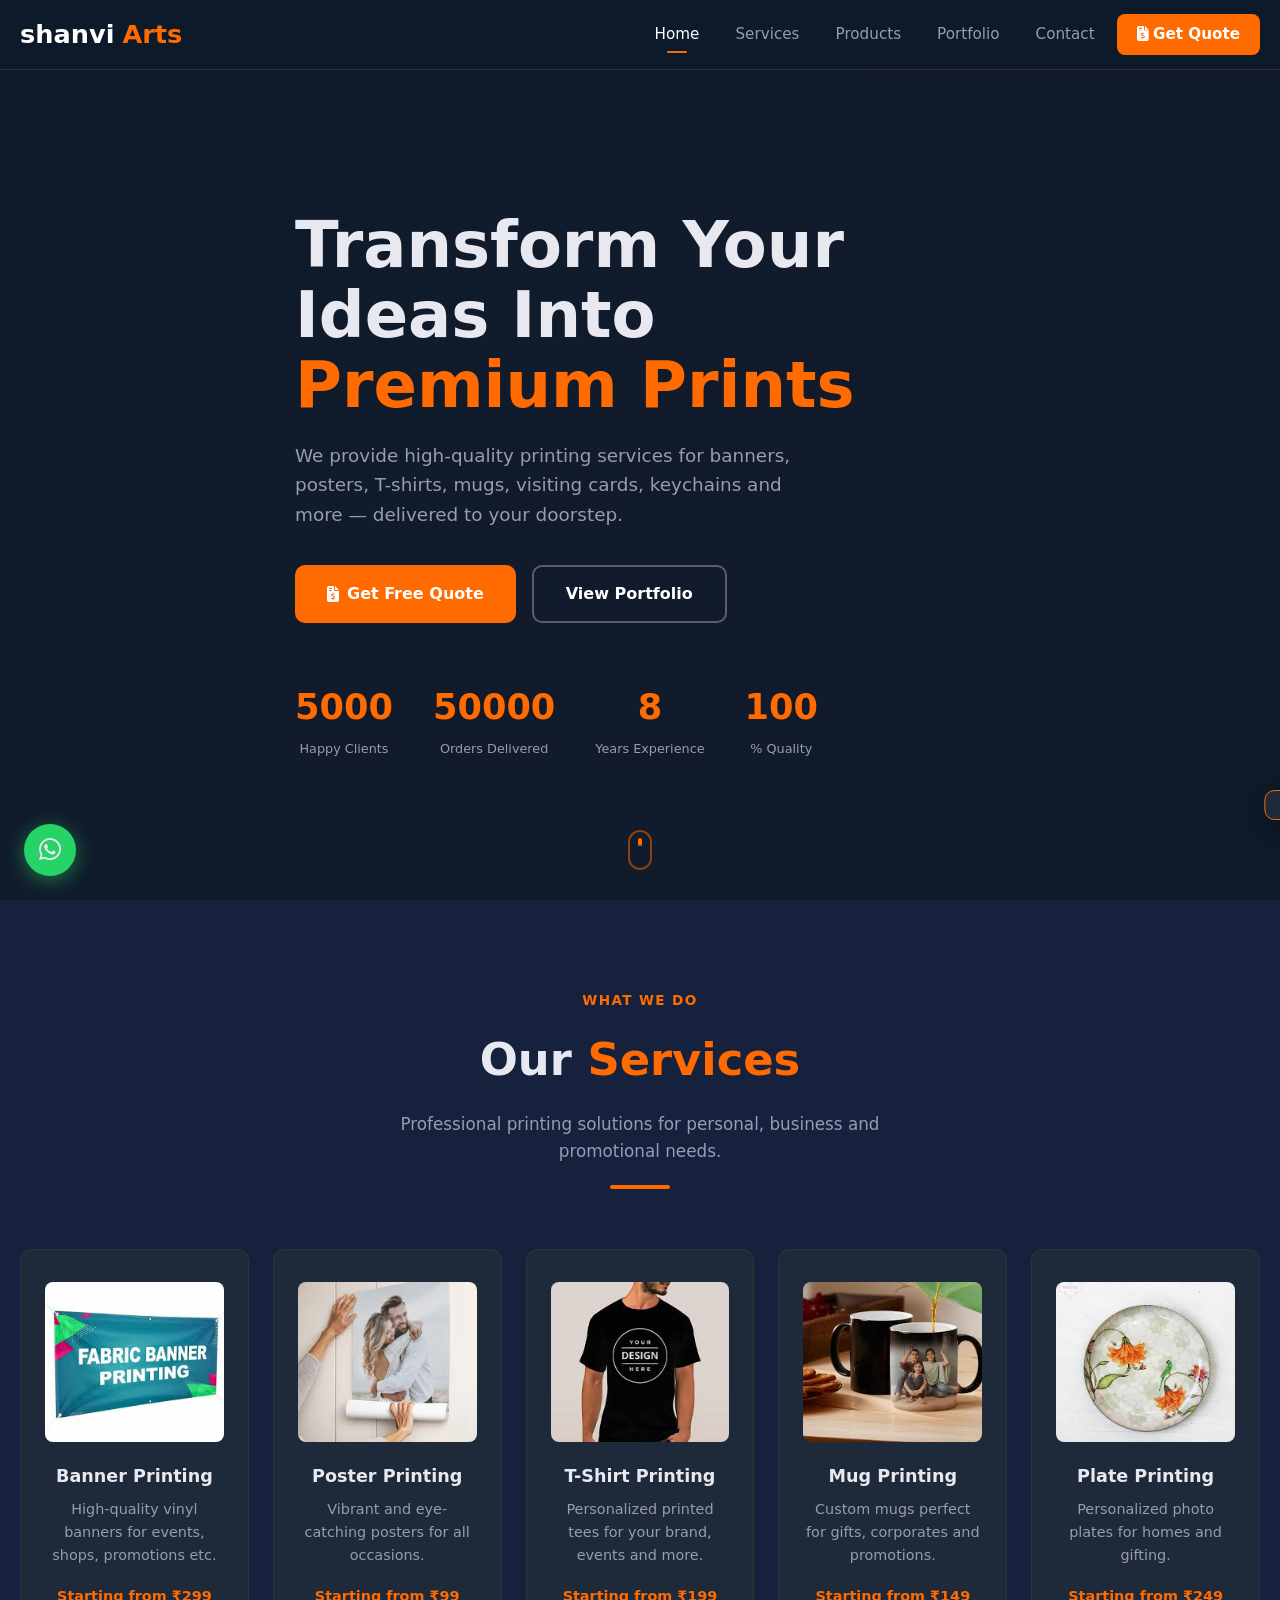
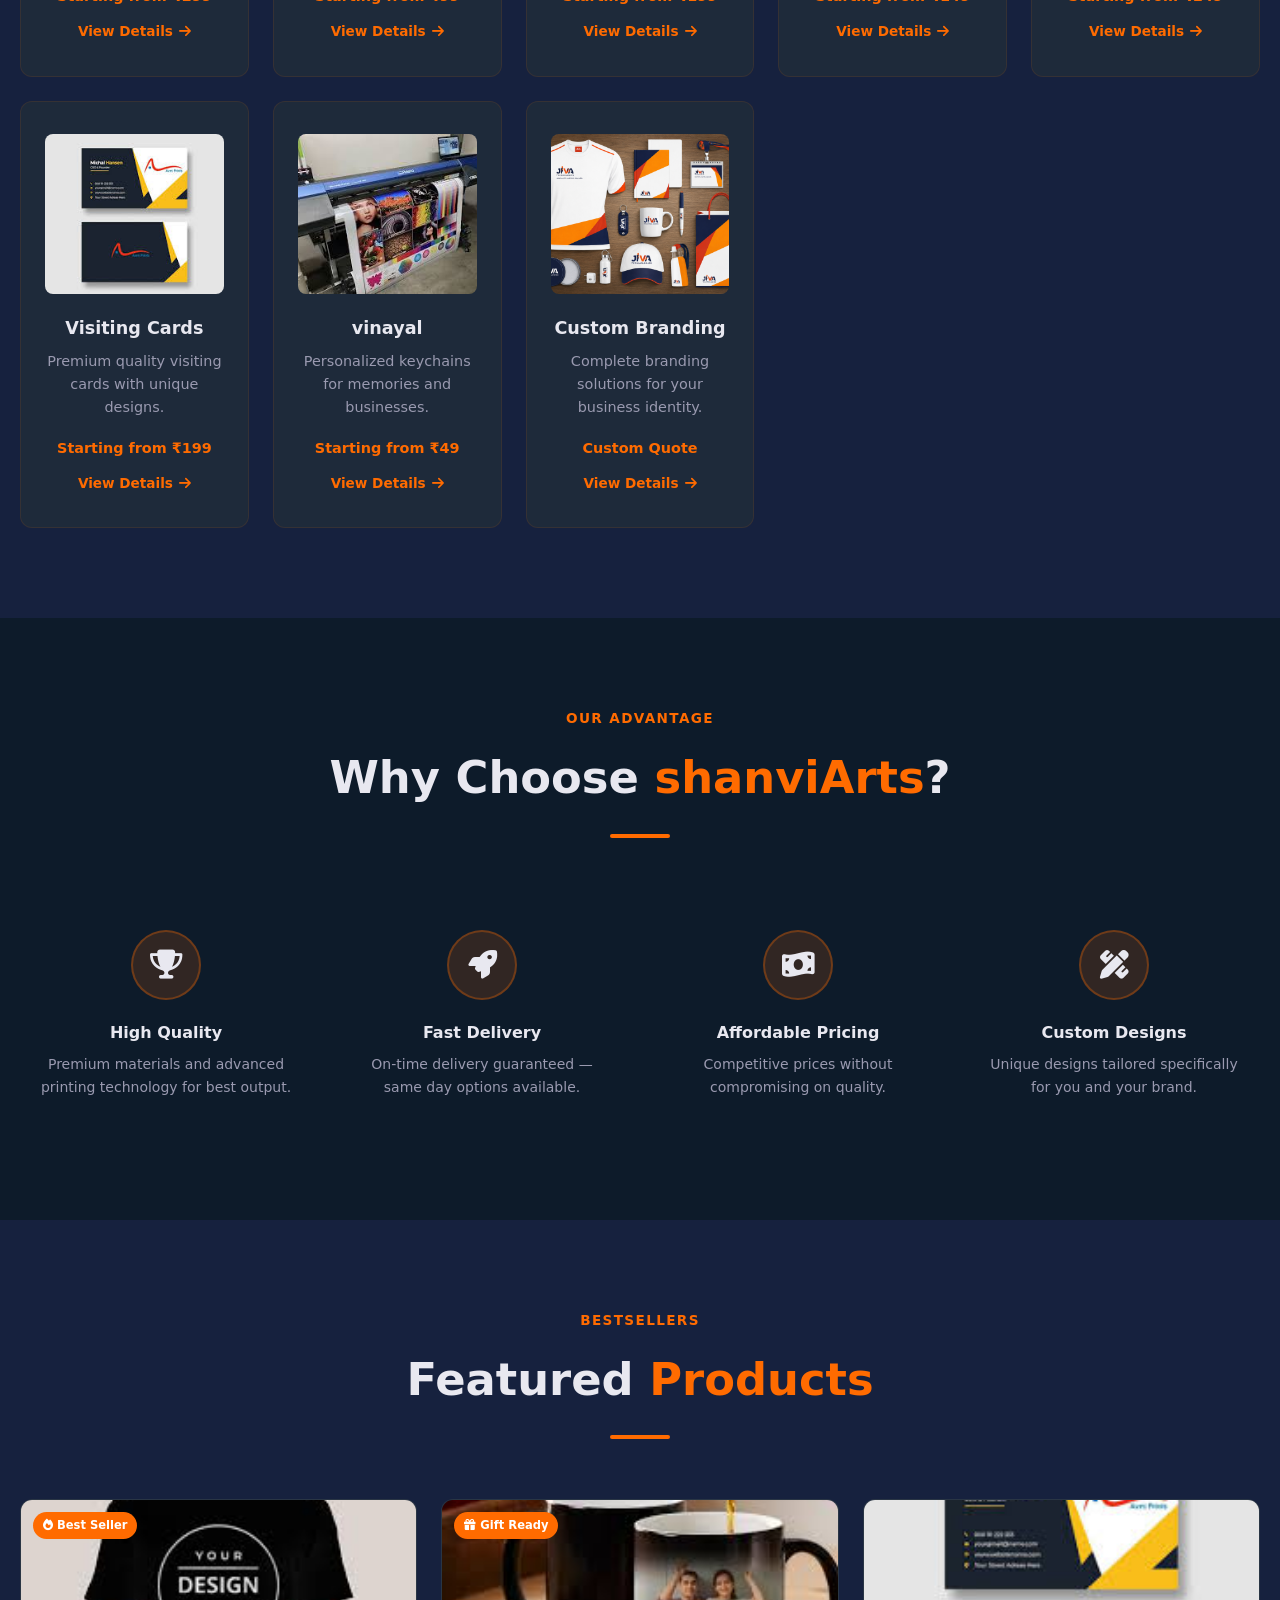
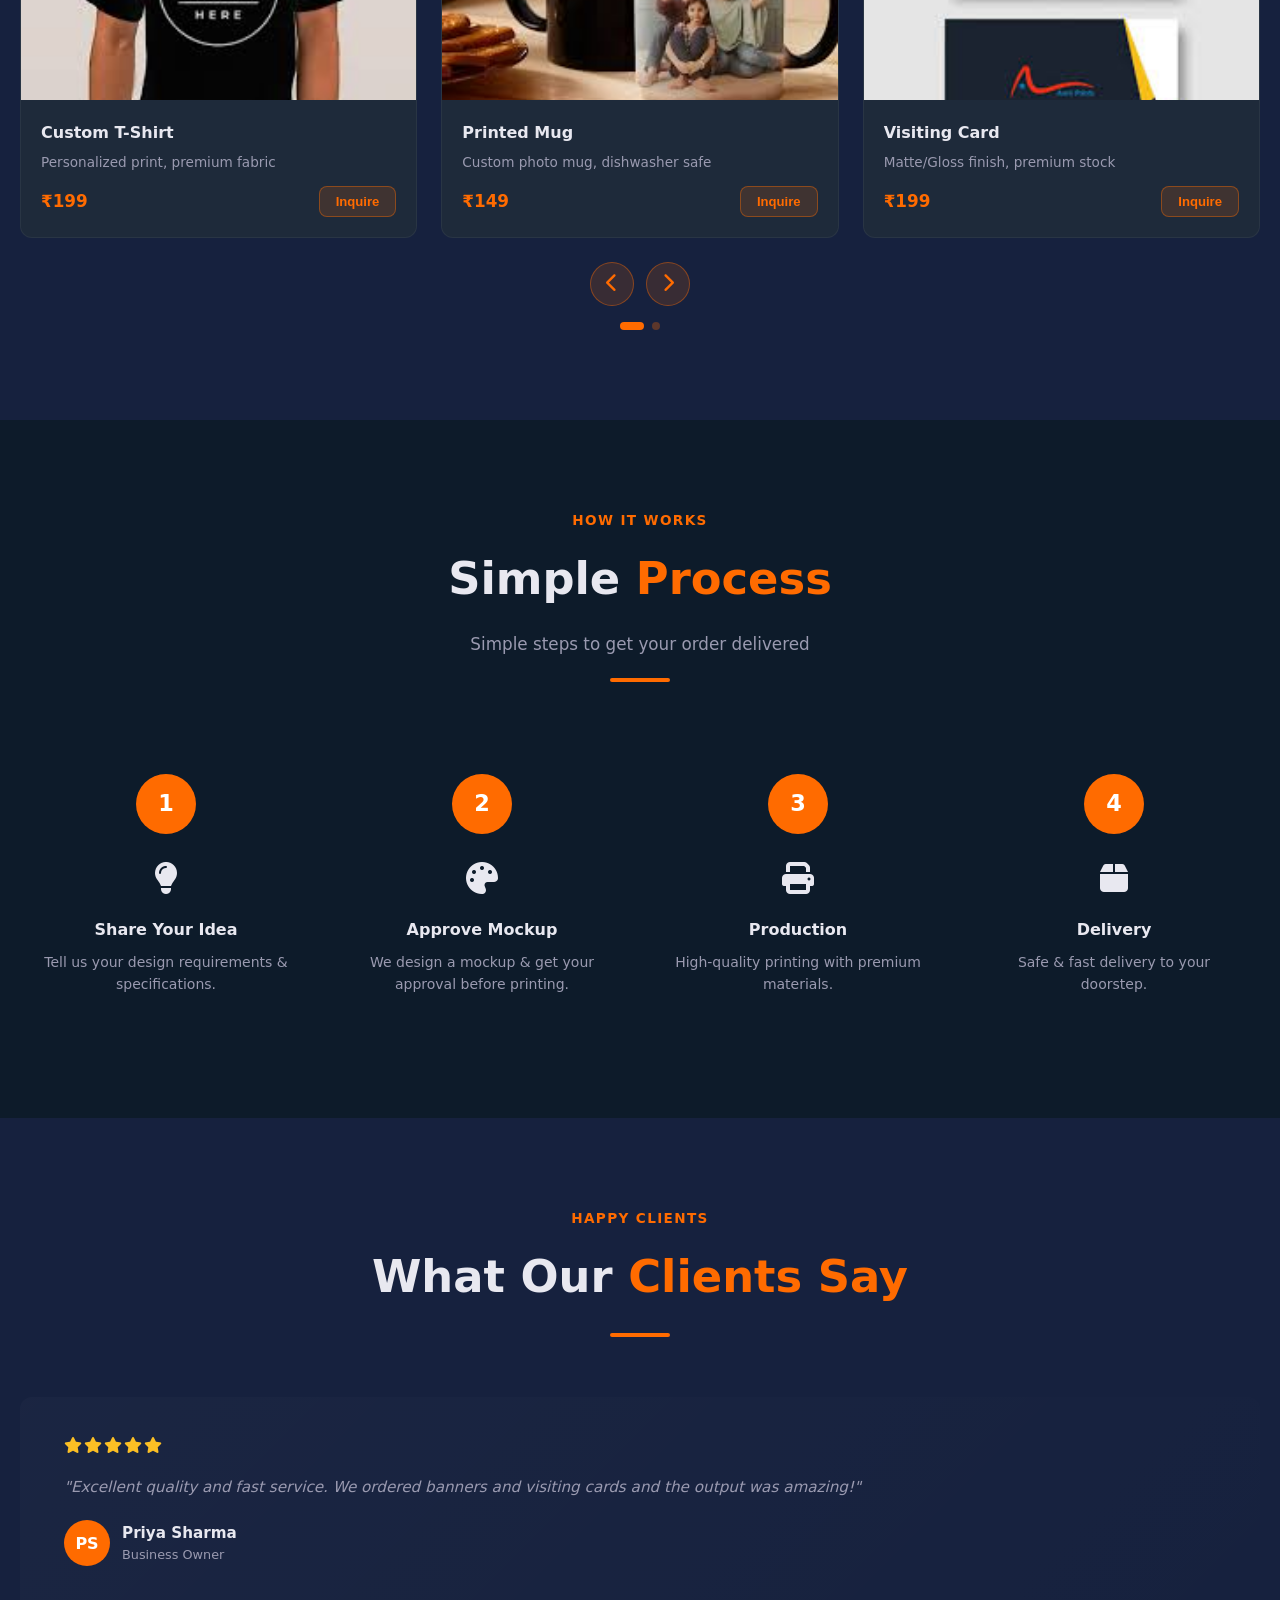
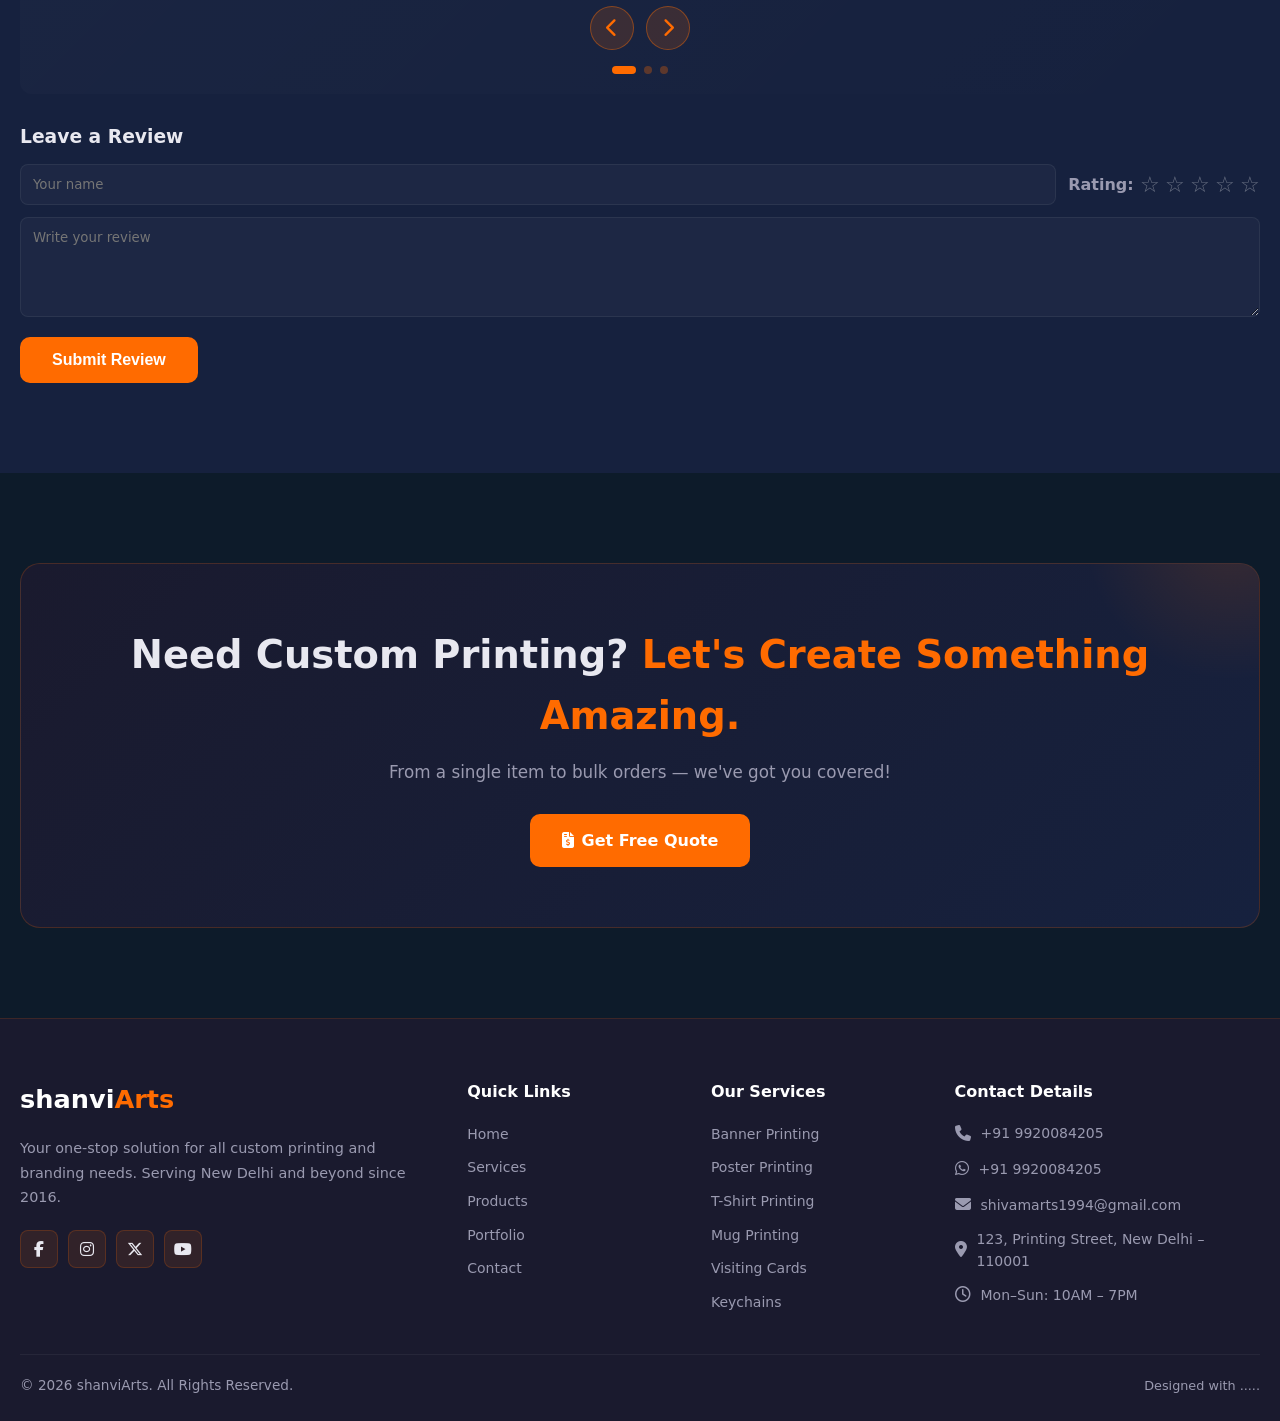
==== commit ca00c377: "after domain  setup" ====
--- a/index.html
+++ b/index.html
@@ -5,6 +5,8 @@
 <meta name="viewport" content="width=device-width, initial-scale=1.0"/>
 <title>shanviArts – Premium Printing Solutions</title>
 <link rel="stylesheet" href="css/style.css"/>
+<link rel="stylesheet" href="https://cdnjs.cloudflare.com/ajax/libs/font-awesome/6.7.2/css/all.min.css">
+
 </head>
 <body>
 
@@ -23,7 +25,7 @@
     <a href="products.html">Products</a>
     <a href="portfolio.html">Portfolio</a>
     <a href="contact.html">Contact</a>
-    <a href="contact.html" class="nav-cta">Get Quote</a>
+    <a href="contact.html" class="nav-cta"><i class="fa-solid fa-file-invoice-dollar" aria-hidden="true"></i> Get Quote</a>
   </div>
   <div class="hamburger"><span></span><span></span><span></span></div>
 </nav>
@@ -33,7 +35,7 @@
   <a href="products.html">Products</a>
   <a href="portfolio.html">Portfolio</a>
   <a href="contact.html">Contact</a>
-  <a href="contact.html" class="nav-cta">Get Quote</a>
+  <a href="contact.html" class="nav-cta"><i class="fa-solid fa-file-invoice-dollar" aria-hidden="true"></i> Get Quote</a>
 </div>
 
 <!-- HERO -->
@@ -49,7 +51,7 @@
       <h1 class="hero-title">Transform Your Ideas Into <span class="highlight">Premium Prints</span></h1>
       <p class="hero-subtitle">We provide high-quality printing services for banners, posters, T-shirts, mugs, visiting cards, keychains and more — delivered to your doorstep.</p>
       <div class="hero-btns">
-        <a href="contact.html" class="btn-primary">🎯 Get Free Quote</a>
+        <a href="contact.html" class="btn-primary"><i class="fa-solid fa-file-invoice-dollar" aria-hidden="true"></i> Get Free Quote</a>
         <a href="portfolio.html" class="btn-secondary">View Portfolio</a>
       </div>
       <div class="hero-stats">
@@ -79,7 +81,7 @@
         <h3>Banner Printing</h3>
         <p>High-quality vinyl banners for events, shops, promotions etc.</p>
         <span class="service-price">Starting from ₹299</span>
-        <a href="services.html" class="service-link">View Details →</a>
+        <a href="services.html" class="service-link">View Details <i class="fa-solid fa-arrow-right" aria-hidden="true"></i></a>
       </div>
       <div class="service-card reveal reveal-delay-2">
         <img src="images/home/poster.jpg" alt="Poster Printing" class="service-img"/>
@@ -87,7 +89,7 @@
         <h3>Poster Printing</h3>
         <p>Vibrant and eye-catching posters for all occasions.</p>
         <span class="service-price">Starting from ₹99</span>
-        <a href="services.html" class="service-link">View Details →</a>
+        <a href="services.html" class="service-link">View Details <i class="fa-solid fa-arrow-right" aria-hidden="true"></i></a>
       </div>
       <div class="service-card reveal reveal-delay-3">
         <img src="images/home/tshirt.jpg" alt="T-Shirt Printing" class="service-img"/>
@@ -95,7 +97,7 @@
         <h3>T-Shirt Printing</h3>
         <p>Personalized printed tees for your brand, events and more.</p>
         <span class="service-price">Starting from ₹199</span>
-        <a href="services.html" class="service-link">View Details →</a>
+        <a href="services.html" class="service-link">View Details <i class="fa-solid fa-arrow-right" aria-hidden="true"></i></a>
       </div>
       <div class="service-card reveal reveal-delay-4">
         <img src="images/home/cup.jpg" alt="Mug Printing" class="service-img"/>
@@ -103,7 +105,7 @@
         <h3>Mug Printing</h3>
         <p>Custom mugs perfect for gifts, corporates and promotions.</p>
         <span class="service-price">Starting from ₹149</span>
-        <a href="services.html" class="service-link">View Details →</a>
+        <a href="services.html" class="service-link">View Details <i class="fa-solid fa-arrow-right" aria-hidden="true"></i></a>
       </div>
       <div class="service-card reveal reveal-delay-1">
         <img src="images/home/images (2).jpg" alt="Plate Printing" class="service-img"/>
@@ -111,7 +113,7 @@
         <h3>Plate Printing</h3>
         <p>Personalized photo plates for homes and gifting.</p>
         <span class="service-price">Starting from ₹249</span>
-        <a href="services.html" class="service-link">View Details →</a>
+        <a href="services.html" class="service-link">View Details <i class="fa-solid fa-arrow-right" aria-hidden="true"></i></a>
       </div>
       <div class="service-card reveal reveal-delay-2">
         <img src="images/home/visiting.jpg" alt="Visiting Cards" class="service-img"/>
@@ -119,7 +121,7 @@
         <h3>Visiting Cards</h3>
         <p>Premium quality visiting cards with unique designs.</p>
         <span class="service-price">Starting from ₹199</span>
-        <a href="services.html" class="service-link">View Details →</a>
+        <a href="services.html" class="service-link">View Details <i class="fa-solid fa-arrow-right" aria-hidden="true"></i></a>
       </div>
       <div class="service-card reveal reveal-delay-3">
         <img src="images/home/vinayal.jpg" alt="Keychains" class="service-img"/>
@@ -127,7 +129,7 @@
         <h3>vinayal</h3>
         <p>Personalized keychains for memories and businesses.</p>
         <span class="service-price">Starting from ₹49</span>
-        <a href="services.html" class="service-link">View Details →</a>
+        <a href="services.html" class="service-link">View Details <i class="fa-solid fa-arrow-right" aria-hidden="true"></i></a>
       </div>
       <div class="service-card reveal reveal-delay-4">
         <img src="images/home/ChatGPT Image Jun 21, 2026, 07_36_07 AM.png" alt="Custom Branding" class="service-img"/>
@@ -135,7 +137,7 @@
         <h3>Custom Branding</h3>
         <p>Complete branding solutions for your business identity.</p>
         <span class="service-price">Custom Quote</span>
-        <a href="services.html" class="service-link">View Details →</a>
+        <a href="services.html" class="service-link">View Details <i class="fa-solid fa-arrow-right" aria-hidden="true"></i></a>
       </div>
     </div>
   </div>
@@ -151,22 +153,22 @@
     </div>
     <div class="why-grid">
       <div class="why-card reveal reveal-delay-1">
-        <div class="why-icon">🏆</div>
+        <div class="why-icon"><i class="fa-solid fa-trophy" aria-hidden="true"></i></div>
         <h3>High Quality</h3>
         <p>Premium materials and advanced printing technology for best output.</p>
       </div>
       <div class="why-card reveal reveal-delay-2">
-        <div class="why-icon">🚀</div>
+        <div class="why-icon"><i class="fa-solid fa-rocket" aria-hidden="true"></i></div>
         <h3>Fast Delivery</h3>
         <p>On-time delivery guaranteed — same day options available.</p>
       </div>
       <div class="why-card reveal reveal-delay-3">
-        <div class="why-icon">💰</div>
+        <div class="why-icon"><i class="fa-solid fa-money-bill-wave" aria-hidden="true"></i></div>
         <h3>Affordable Pricing</h3>
         <p>Competitive prices without compromising on quality.</p>
       </div>
       <div class="why-card reveal reveal-delay-4">
-        <div class="why-icon">✏️</div>
+        <div class="why-icon"><i class="fa-solid fa-pen-ruler" aria-hidden="true"></i></div>
         <h3>Custom Designs</h3>
         <p>Unique designs tailored specifically for you and your brand.</p>
       </div>
@@ -186,22 +188,22 @@
       <div class="slider-track">
         <div class="slide">
           <div class="products-grid" style="grid-template-columns:repeat(3,1fr);gap:24px">
-            <div class="product-card"><div class="product-img-wrap"><img src="images/home/tshirt.jpg" alt="T-Shirt"/><span class="product-badge">🔥 Best Seller</span></div><div class="product-info"><h3>Custom T-Shirt</h3><p>Personalized print, premium fabric</p><div class="product-footer"><span class="product-price">₹199</span><button class="btn-inquiry">Inquire</button></div></div></div>
-            <div class="product-card"><div class="product-img-wrap"><img src="images/home/cup.jpg" alt="Mug"/><span class="product-badge">🎁 Gift Ready</span></div><div class="product-info"><h3>Printed Mug</h3><p>Custom photo mug, dishwasher safe</p><div class="product-footer"><span class="product-price">₹149</span><button class="btn-inquiry">Inquire</button></div></div></div>
+            <div class="product-card"><div class="product-img-wrap"><img src="images/home/tshirt.jpg" alt="T-Shirt"/><span class="product-badge"><i class="fa-solid fa-fire" aria-hidden="true"></i> Best Seller</span></div><div class="product-info"><h3>Custom T-Shirt</h3><p>Personalized print, premium fabric</p><div class="product-footer"><span class="product-price">₹199</span><button class="btn-inquiry">Inquire</button></div></div></div>
+            <div class="product-card"><div class="product-img-wrap"><img src="images/home/cup.jpg" alt="Mug"/><span class="product-badge"><i class="fa-solid fa-gift" aria-hidden="true"></i> Gift Ready</span></div><div class="product-info"><h3>Printed Mug</h3><p>Custom photo mug, dishwasher safe</p><div class="product-footer"><span class="product-price">₹149</span><button class="btn-inquiry">Inquire</button></div></div></div>
             <div class="product-card"><div class="product-img-wrap"><img src="images/home/visiting.jpg" alt="Visiting Card"/></div><div class="product-info"><h3>Visiting Card</h3><p>Matte/Gloss finish, premium stock</p><div class="product-footer"><span class="product-price">₹199</span><button class="btn-inquiry">Inquire</button></div></div></div>
           </div>
         </div>
         <div class="slide">
           <div class="products-grid" style="grid-template-columns:repeat(3,1fr);gap:24px">
-            <div class="product-card"><div class="product-img-wrap"><img src="images/home/vinayal.jpg" alt="Keychain"/><span class="product-badge">✨ New</span></div><div class="product-info"><h3>Keychain</h3><p>Personalized, durable material</p><div class="product-footer"><span class="product-price">₹49</span><button class="btn-inquiry">Inquire</button></div></div></div>
+            <div class="product-card"><div class="product-img-wrap"><img src="images/home/vinayal.jpg" alt="Keychain"/><span class="product-badge"><i class="fa-solid fa-wand-magic-sparkles" aria-hidden="true"></i> New</span></div><div class="product-info"><h3>Keychain</h3><p>Personalized, durable material</p><div class="product-footer"><span class="product-price">₹49</span><button class="btn-inquiry">Inquire</button></div></div></div>
             <div class="product-card"><div class="product-img-wrap"><img src="images/home/stemp.jpg" alt="Photo Plate"/></div><div class="product-info"><h3>Photo Plate</h3><p>High-res photo on ceramic plate</p><div class="product-footer"><span class="product-price">₹249</span><button class="btn-inquiry">Inquire</button></div></div></div>
-            <div class="product-card"><div class="product-img-wrap"><img src="images/home/logo.png" alt="Flex Banner"/><span class="product-badge">📦 Bulk</span></div><div class="product-info"><h3>Flex Banner</h3><p>Weatherproof flex, any size</p><div class="product-footer"><span class="product-price">₹299</span><button class="btn-inquiry">Inquire</button></div></div></div>
+            <div class="product-card"><div class="product-img-wrap"><img src="images/home/logo.png" alt="Flex Banner"/><span class="product-badge"><i class="fa-solid fa-box" aria-hidden="true"></i> Bulk</span></div><div class="product-info"><h3>Flex Banner</h3><p>Weatherproof flex, any size</p><div class="product-footer"><span class="product-price">₹299</span><button class="btn-inquiry">Inquire</button></div></div></div>
           </div>
         </div>
       </div>
       <div class="slider-controls">
-        <button class="slider-btn prev-btn">‹</button>
-        <button class="slider-btn next-btn">›</button>
+        <button class="slider-btn prev-btn" aria-label="Previous slide"><i class="fa-solid fa-chevron-left" aria-hidden="true"></i></button>
+        <button class="slider-btn next-btn" aria-label="Next slide"><i class="fa-solid fa-chevron-right" aria-hidden="true"></i></button>
       </div>
       <div class="slider-dots"><span class="dot active"></span><span class="dot"></span></div>
     </div>
@@ -220,25 +222,25 @@
     <div class="process-steps">
       <div class="process-step reveal reveal-delay-1">
         <div class="step-num">1</div>
-        <span class="step-icon">💡</span>
+        <span class="step-icon"><i class="fa-solid fa-lightbulb" aria-hidden="true"></i></span>
         <h3>Share Your Idea</h3>
         <p>Tell us your design requirements & specifications.</p>
       </div>
       <div class="process-step reveal reveal-delay-2">
         <div class="step-num">2</div>
-        <span class="step-icon">🎨</span>
+        <span class="step-icon"><i class="fa-solid fa-palette" aria-hidden="true"></i></span>
         <h3>Approve Mockup</h3>
         <p>We design a mockup & get your approval before printing.</p>
       </div>
       <div class="process-step reveal reveal-delay-3">
         <div class="step-num">3</div>
-        <span class="step-icon">🖨️</span>
+        <span class="step-icon"><i class="fa-solid fa-print" aria-hidden="true"></i></span>
         <h3>Production</h3>
         <p>High-quality printing with premium materials.</p>
       </div>
       <div class="process-step reveal reveal-delay-4">
         <div class="step-num">4</div>
-        <span class="step-icon">📦</span>
+        <span class="step-icon"><i class="fa-solid fa-box" aria-hidden="true"></i></span>
         <h3>Delivery</h3>
         <p>Safe & fast delivery to your doorstep.</p>
       </div>
@@ -260,29 +262,29 @@
       <div class="slider-track">
         <div class="slide">
           <div class="testimonial-card">
-            <div class="stars">★★★★★</div>
+            <div class="stars" aria-label="5 out of 5 stars"><i class="fa-solid fa-star" aria-hidden="true"></i><i class="fa-solid fa-star" aria-hidden="true"></i><i class="fa-solid fa-star" aria-hidden="true"></i><i class="fa-solid fa-star" aria-hidden="true"></i><i class="fa-solid fa-star" aria-hidden="true"></i></div>
             <p>"Excellent quality and fast service. We ordered banners and visiting cards and the output was amazing!"</p>
             <div class="reviewer"><div class="reviewer-avatar">PS</div><div><div class="reviewer-name">Priya Sharma</div><div class="reviewer-role">Business Owner</div></div></div>
           </div>
         </div>
         <div class="slide">
           <div class="testimonial-card">
-            <div class="stars">★★★★★</div>
+            <div class="stars" aria-label="5 out of 5 stars"><i class="fa-solid fa-star" aria-hidden="true"></i><i class="fa-solid fa-star" aria-hidden="true"></i><i class="fa-solid fa-star" aria-hidden="true"></i><i class="fa-solid fa-star" aria-hidden="true"></i><i class="fa-solid fa-star" aria-hidden="true"></i></div>
             <p>"The quality of mugs and keychains is excellent. Very professional and on-time. Highly recommended!"</p>
             <div class="reviewer"><div class="reviewer-avatar">RV</div><div><div class="reviewer-name">Rohit Verma</div><div class="reviewer-role">Event Planner</div></div></div>
           </div>
         </div>
         <div class="slide">
           <div class="testimonial-card">
-            <div class="stars">★★★★★</div>
+            <div class="stars" aria-label="5 out of 5 stars"><i class="fa-solid fa-star" aria-hidden="true"></i><i class="fa-solid fa-star" aria-hidden="true"></i><i class="fa-solid fa-star" aria-hidden="true"></i><i class="fa-solid fa-star" aria-hidden="true"></i><i class="fa-solid fa-star" aria-hidden="true"></i></div>
             <p>"Beautiful designs and perfect finishing. Will order again for sure. shanviArts is the best!"</p>
             <div class="reviewer"><div class="reviewer-avatar">AP</div><div><div class="reviewer-name">Ankit Patel</div><div class="reviewer-role">Marketing Head</div></div></div>
           </div>
         </div>
       </div>
       <div class="slider-controls">
-        <button class="slider-btn prev-btn">‹</button>
-        <button class="slider-btn next-btn">›</button>
+        <button class="slider-btn prev-btn" aria-label="Previous testimonial"><i class="fa-solid fa-chevron-left" aria-hidden="true"></i></button>
+        <button class="slider-btn next-btn" aria-label="Next testimonial"><i class="fa-solid fa-chevron-right" aria-hidden="true"></i></button>
       </div>
       <div class="slider-dots"><span class="dot active"></span><span class="dot"></span><span class="dot"></span></div>
     </div>
@@ -318,7 +320,7 @@
     <div class="cta-banner reveal">
       <h2>Need Custom Printing? <span style="color:var(--orange)">Let's Create Something Amazing.</span></h2>
       <p>From a single item to bulk orders — we've got you covered!</p>
-      <a href="contact.html" class="btn-primary" style="display:inline-flex">🎯 Get Free Quote</a>
+      <a href="contact.html" class="btn-primary" style="display:inline-flex"><i class="fa-solid fa-file-invoice-dollar" aria-hidden="true"></i> Get Free Quote</a>
     </div>
   </div>
 </section>
@@ -331,10 +333,10 @@
         <div class="footer-logo"><span>shanvi</span><span>Arts</span></div>
         <p class="footer-desc">Your one-stop solution for all custom printing and branding needs. Serving New Delhi and beyond since 2016.</p>
         <div class="social-links">
-          <a class="social-link" href="#" title="Facebook">f</a>
-          <a class="social-link" href="#" title="Instagram">📸</a>
-          <a class="social-link" href="#" title="Twitter">𝕏</a>
-          <a class="social-link" href="#" title="YouTube">▶</a>
+          <a class="social-link" href="https://www.facebook.com/" target="_blank" rel="noopener" title="Facebook"><i class="fa-brands fa-facebook-f" aria-hidden="true"></i></a>
+          <a class="social-link" href="https://www.instagram.com/" target="_blank" rel="noopener" title="Instagram"><i class="fa-brands fa-instagram" aria-hidden="true"></i></a>
+          <a class="social-link" href="https://x.com/" target="_blank" rel="noopener" title="X"><i class="fa-brands fa-x-twitter" aria-hidden="true"></i></a>
+          <a class="social-link" href="https://www.youtube.com/" target="_blank" rel="noopener" title="YouTube"><i class="fa-brands fa-youtube" aria-hidden="true"></i></a>
         </div>
       </div>
       <div class="footer-col">
@@ -361,11 +363,11 @@
       <div class="footer-col">
         <h4>Contact Details</h4>
         <div class="footer-contact">
-          <div class="footer-contact-item"><span>📞</span><span>+91 9920084205</span></div>
-          <div class="footer-contact-item"><span>💬</span><span>+91 9920084205</span></div>
-          <div class="footer-contact-item"><span>✉️</span><span>shivamarts1994@gmail.com</span></div>
-          <div class="footer-contact-item"><span>📍</span><span>123, Printing Street, New Delhi – 110001</span></div>
-          <div class="footer-contact-item"><span>🕐</span><span>Mon–Sun: 10AM – 7PM</span></div>
+          <div class="footer-contact-item"><span><i class="fa-solid fa-phone" aria-hidden="true"></i></span><a href="tel:+919920084205">+91 9920084205</a></div>
+          <div class="footer-contact-item"><span><i class="fa-brands fa-whatsapp" aria-hidden="true"></i></span><a href="https://wa.me/919920084205" target="_blank" rel="noopener">+91 9920084205</a></div>
+          <div class="footer-contact-item"><span><i class="fa-solid fa-envelope" aria-hidden="true"></i></span><a href="mailto:shivamarts1994@gmail.com">shivamarts1994@gmail.com</a></div>
+          <div class="footer-contact-item"><span><i class="fa-solid fa-location-dot" aria-hidden="true"></i></span><span>123, Printing Street, New Delhi – 110001</span></div>
+          <div class="footer-contact-item"><span><i class="fa-regular fa-clock" aria-hidden="true"></i></span><span>Mon–Sun: 10AM – 7PM</span></div>
         </div>
       </div>
     </div>
@@ -376,8 +378,8 @@
   </div>
 </footer>
 
-<button class="back-top">↑</button>
-<a class="whatsapp-float" href="https://wa.me/919455576625 target="_blank" title="WhatsApp">💬</a>
+<button class="back-top" aria-label="Back to top"><i class="fa-solid fa-arrow-up" aria-hidden="true"></i></button>
+<a class="whatsapp-float" href="https://wa.me/919920084205" target="_blank" rel="noopener" title="WhatsApp"><i class="fa-brands fa-whatsapp" aria-hidden="true"></i></a>
 <div class="toast"></div>
 <script src="js/main.js"></script>
 </body>
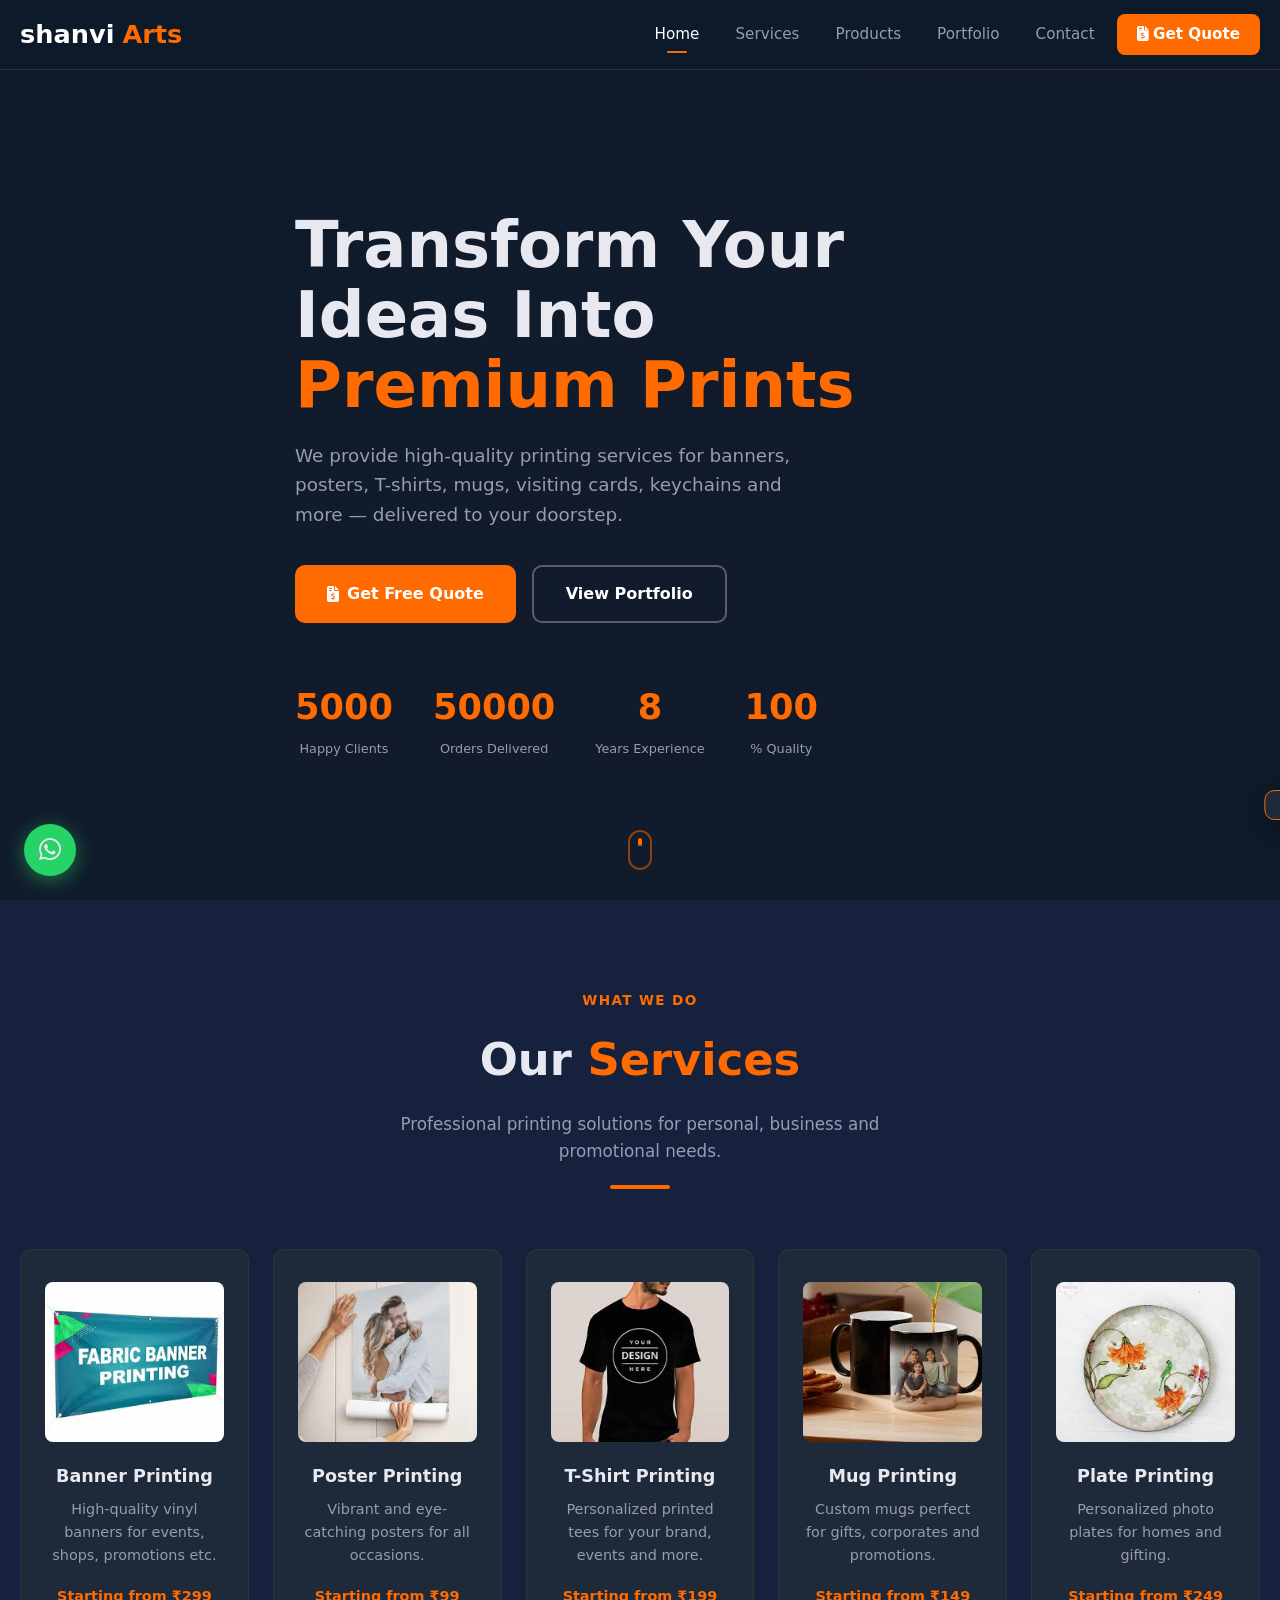
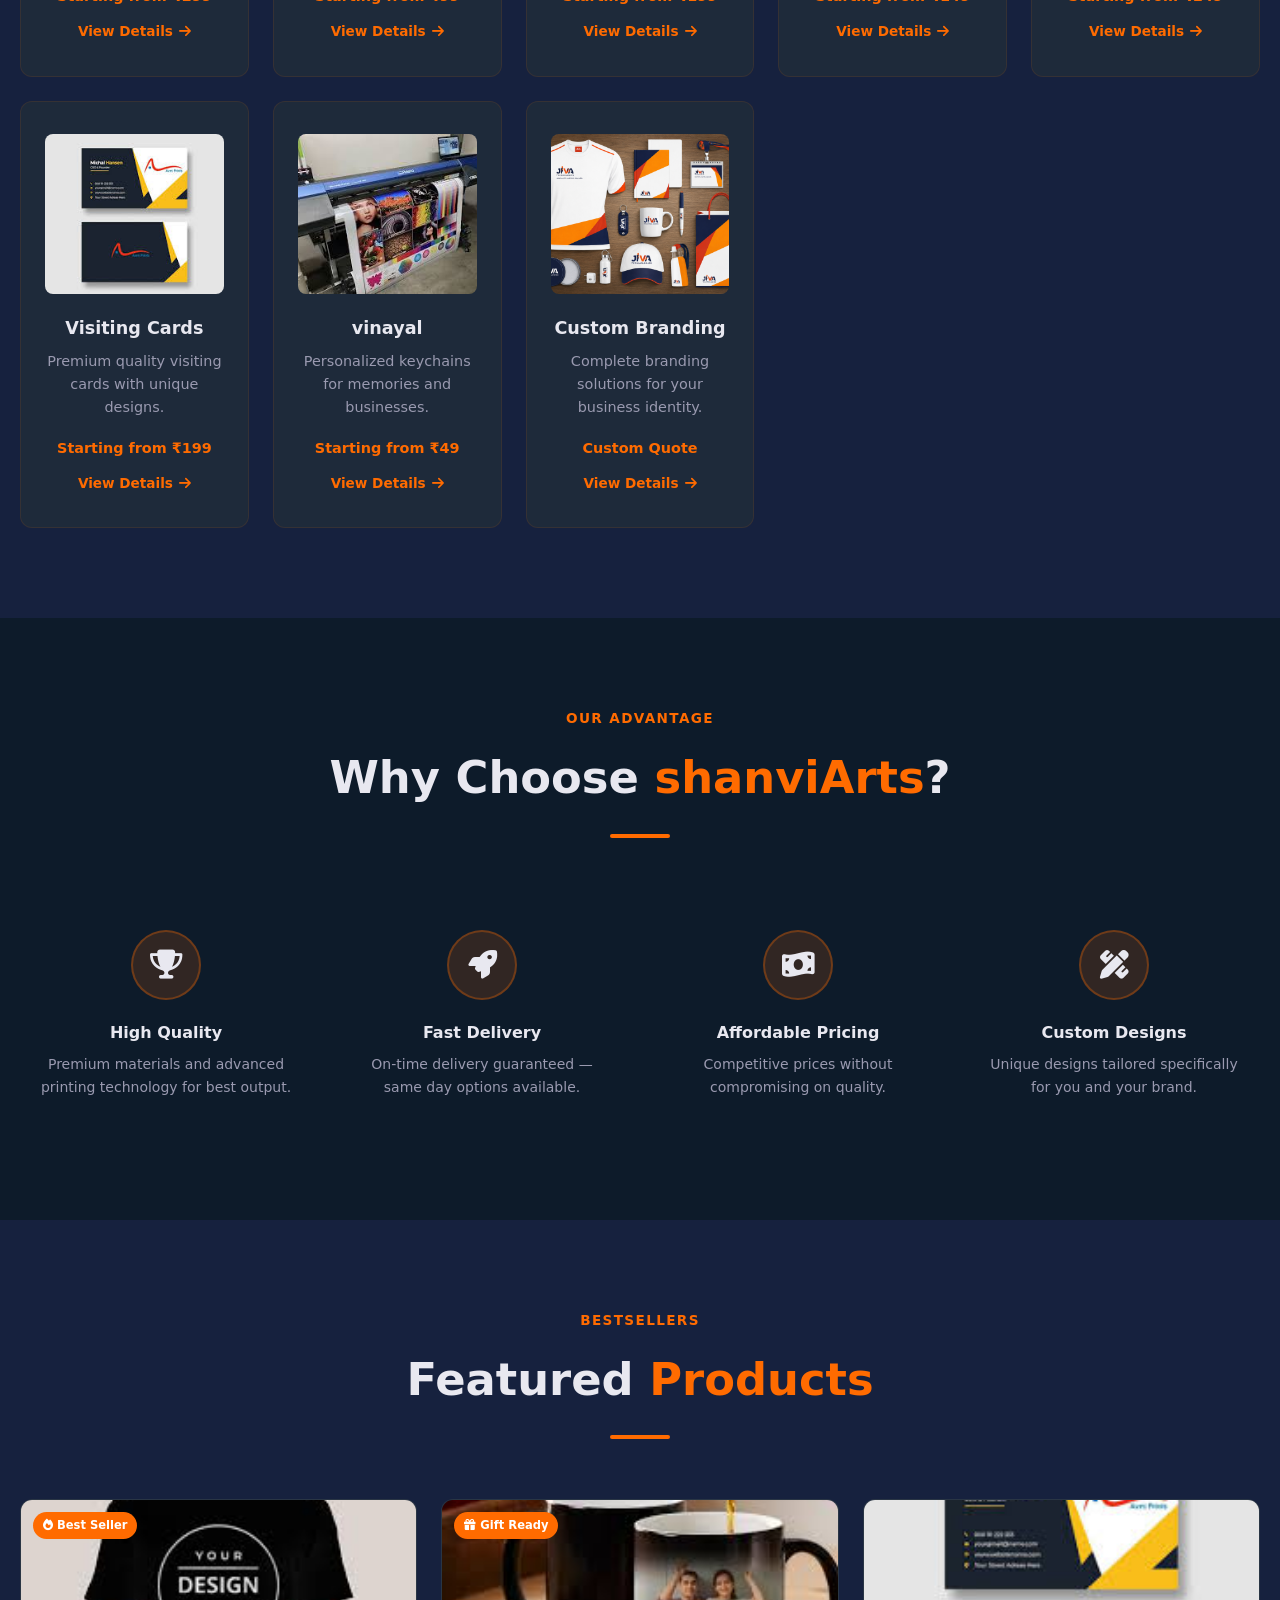
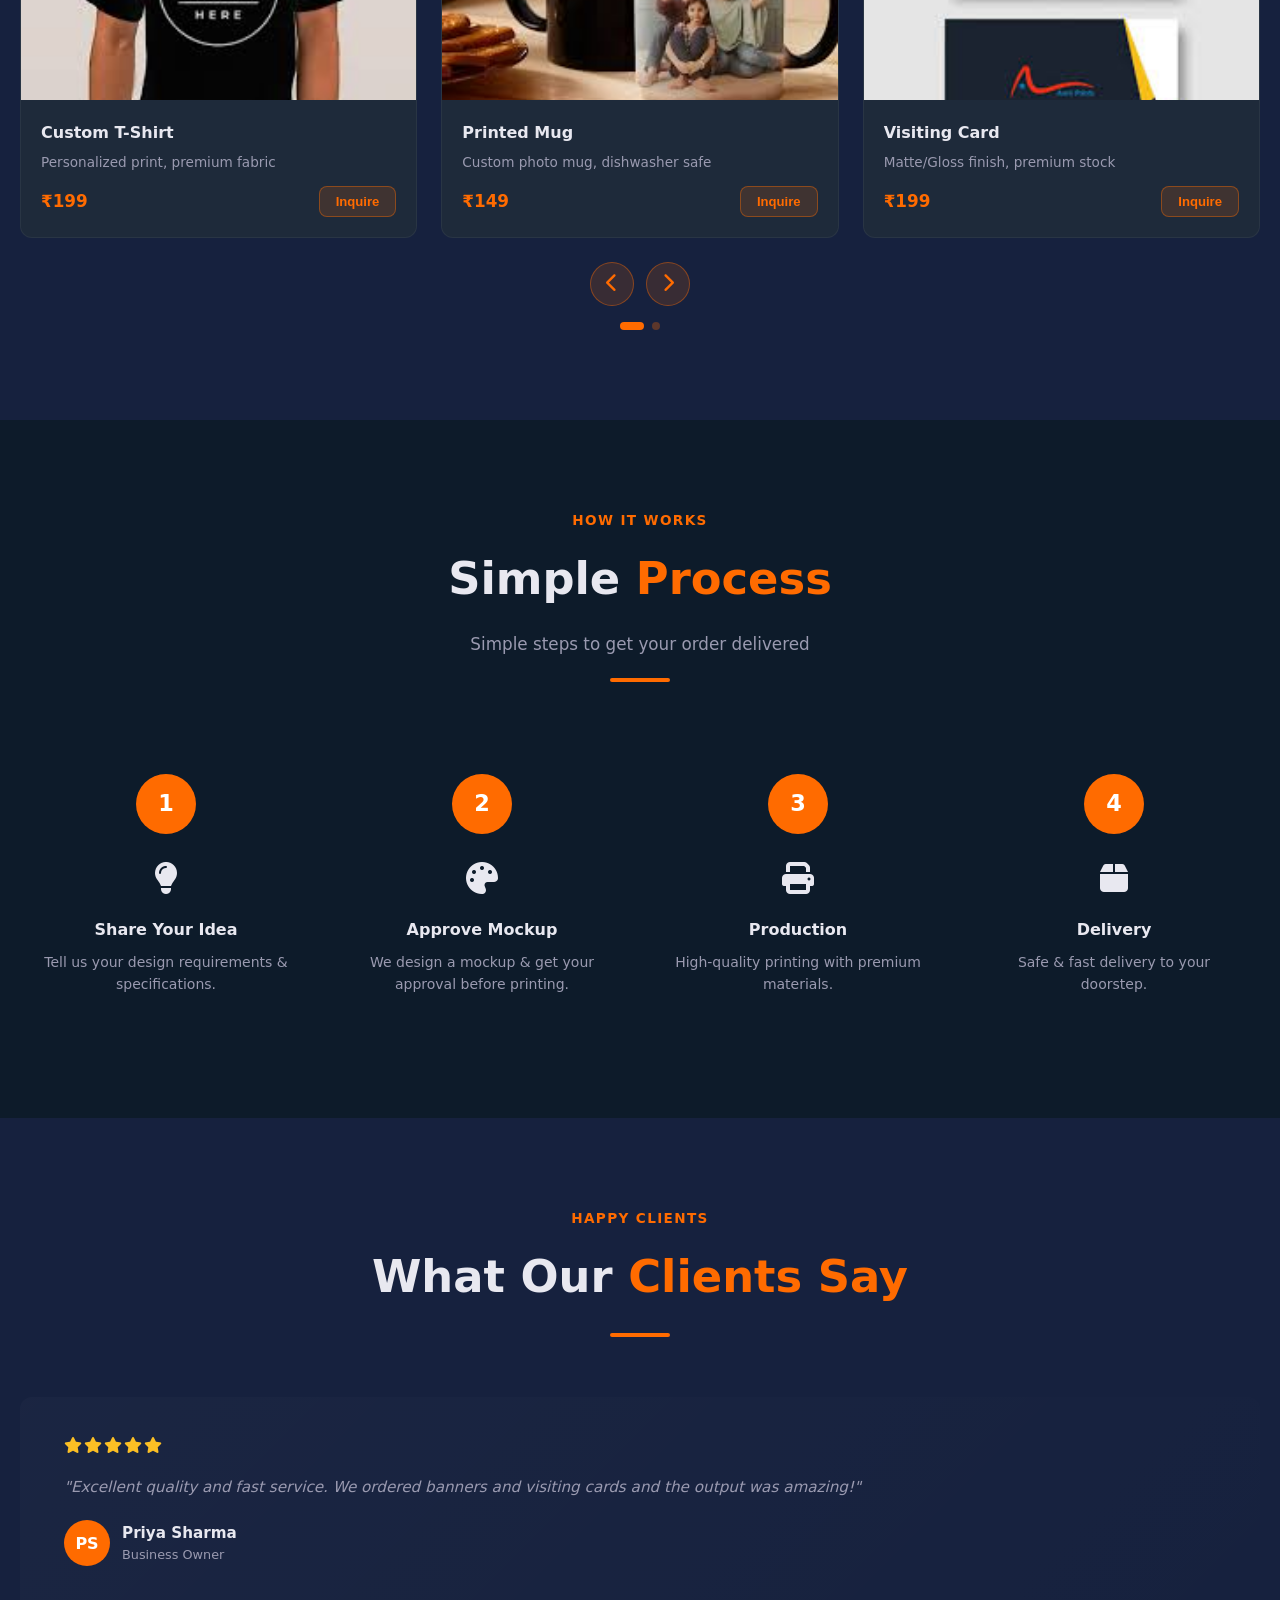
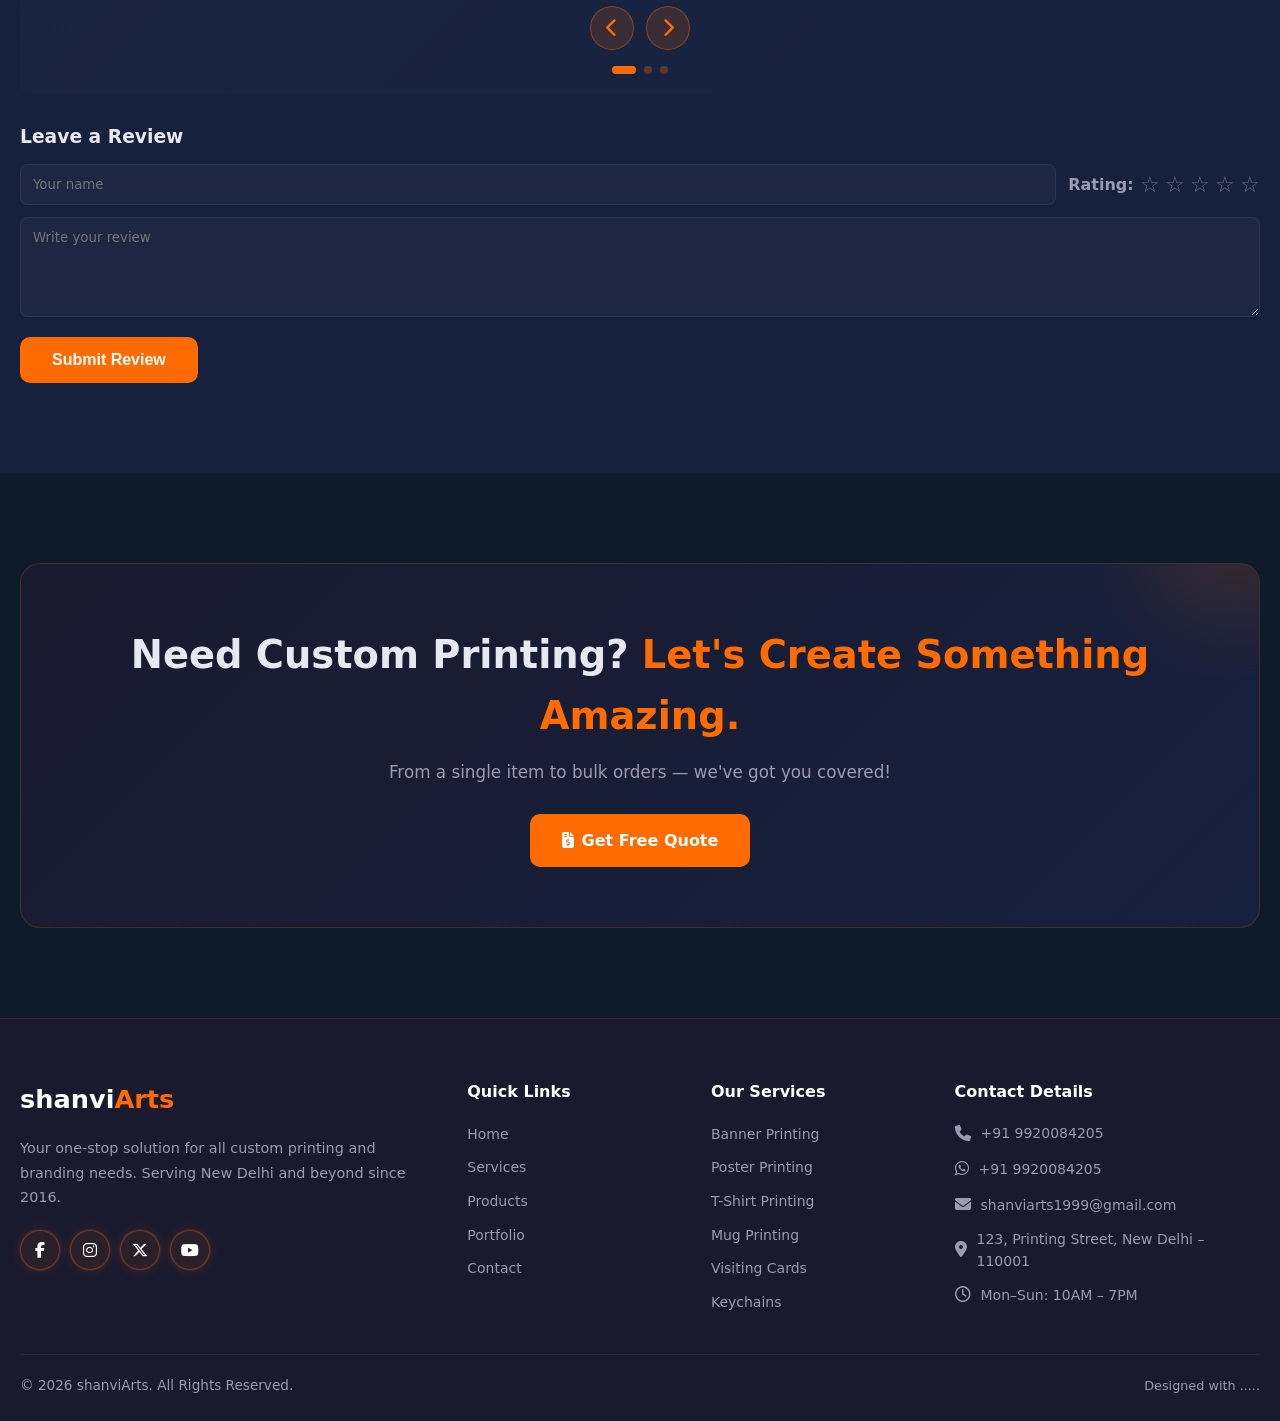
==== commit b7a33aae: "..." ====
--- a/index.html
+++ b/index.html
@@ -365,7 +365,7 @@
         <div class="footer-contact">
           <div class="footer-contact-item"><span><i class="fa-solid fa-phone" aria-hidden="true"></i></span><a href="tel:+919920084205">+91 9920084205</a></div>
           <div class="footer-contact-item"><span><i class="fa-brands fa-whatsapp" aria-hidden="true"></i></span><a href="https://wa.me/919920084205" target="_blank" rel="noopener">+91 9920084205</a></div>
-          <div class="footer-contact-item"><span><i class="fa-solid fa-envelope" aria-hidden="true"></i></span><a href="mailto:shivamarts1994@gmail.com">shivamarts1994@gmail.com</a></div>
+          <div class="footer-contact-item"><span><i class="fa-solid fa-envelope" aria-hidden="true"></i></span><a href="mailto:shanviarts1999@gmail.com">shanviarts1999@gmail.com</a></div>
           <div class="footer-contact-item"><span><i class="fa-solid fa-location-dot" aria-hidden="true"></i></span><span>123, Printing Street, New Delhi – 110001</span></div>
           <div class="footer-contact-item"><span><i class="fa-regular fa-clock" aria-hidden="true"></i></span><span>Mon–Sun: 10AM – 7PM</span></div>
         </div>
--- a/css/style.css
+++ b/css/style.css
@@ -1385,21 +1385,24 @@
 }
 
 .social-link {
-  width: 38px;
-  height: 38px;
-  border-radius: 8px;
-  background: rgba(255, 107, 0, 0.1);
-  border: 1px solid rgba(255, 107, 0, 0.2);
+  width: 40px;
+  height: 40px;
+  border-radius: 50%;
+  background: rgba(255, 107, 0, 0.08);
+  border: 1px solid rgba(255, 107, 0, 0.35);
+  box-shadow: 0 0 0 1px rgba(255, 255, 255, 0.05), 0 0 12px rgba(255, 107, 0, 0.16);
   display: flex;
   align-items: center;
   justify-content: center;
   font-size: 1rem;
+  color: var(--white);
   transition: var(--transition);
 }
 
 .social-link:hover {
   background: var(--orange);
-  border-color: var(--orange);
+  border-color: rgba(255, 255, 255, 0.8);
+  box-shadow: 0 0 0 1px rgba(255, 255, 255, 0.15), 0 0 18px rgba(255, 107, 0, 0.35);
   transform: translateY(-2px);
 }
 
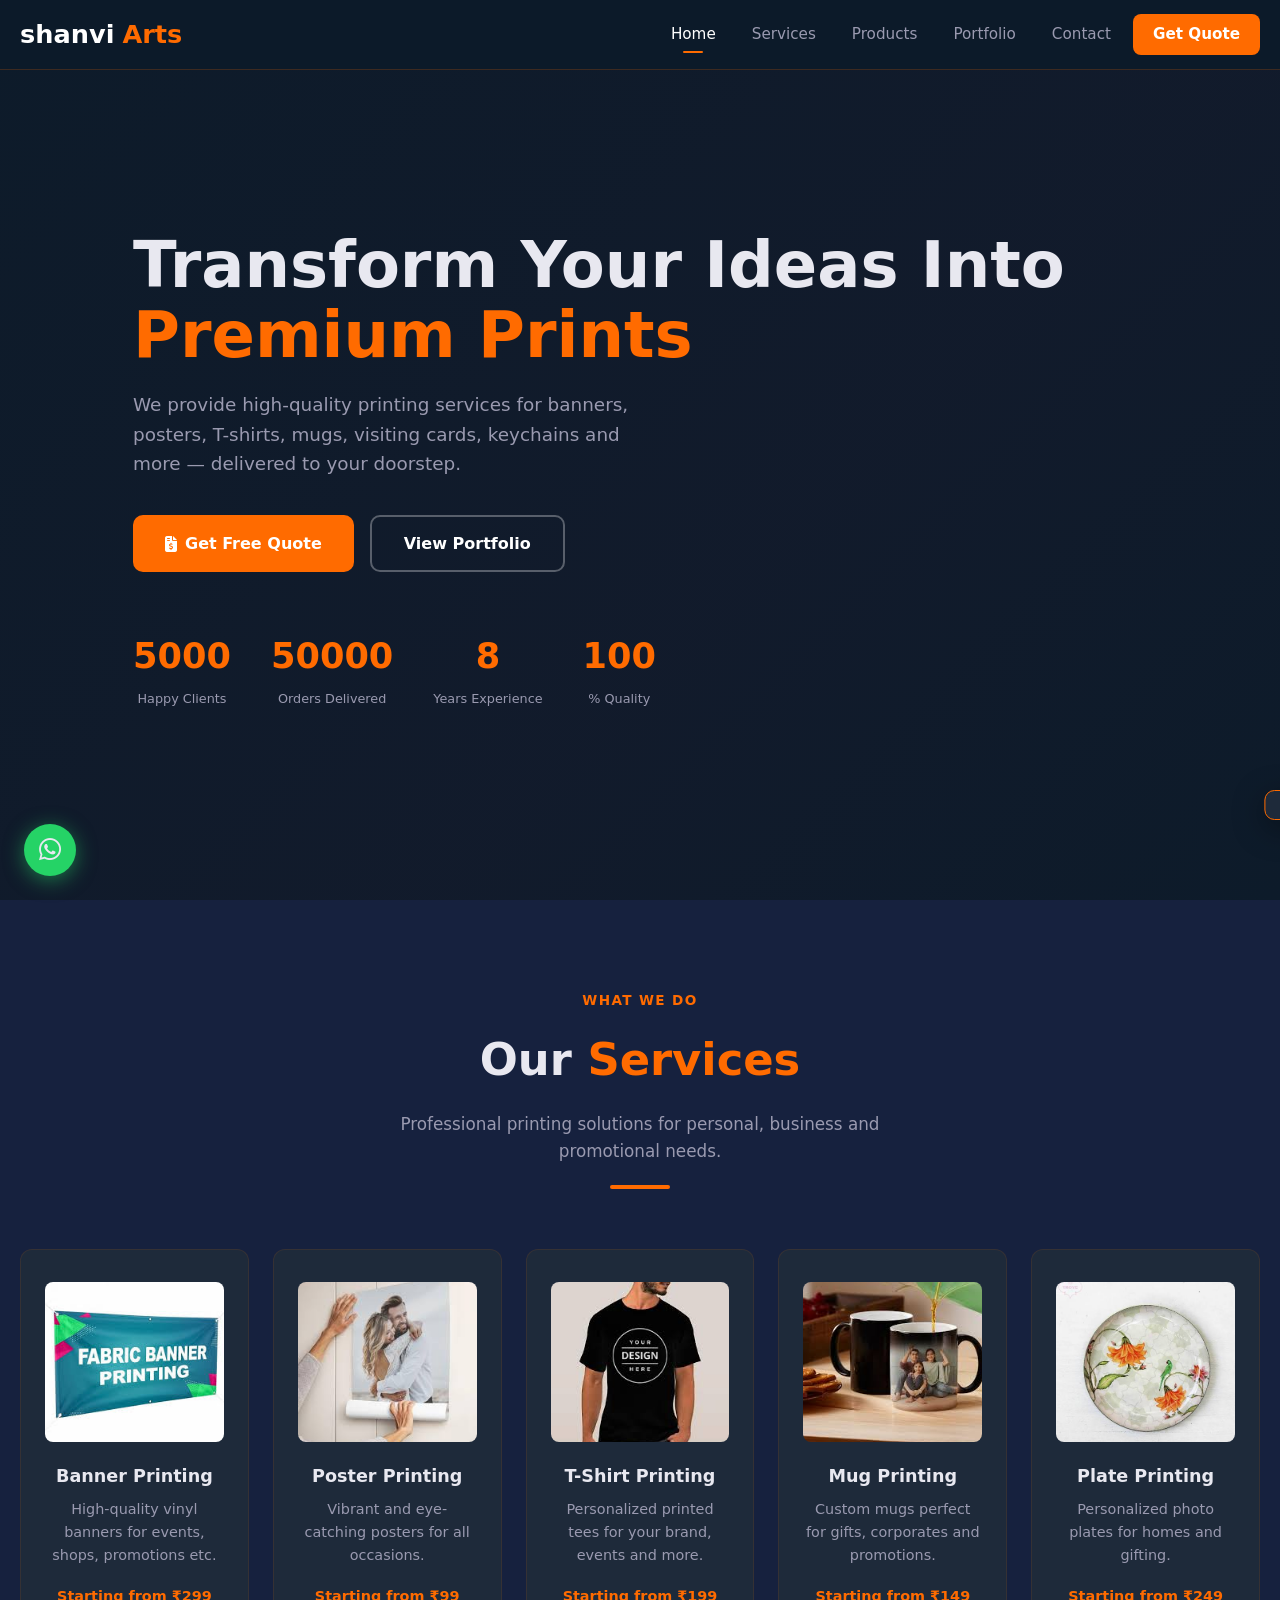
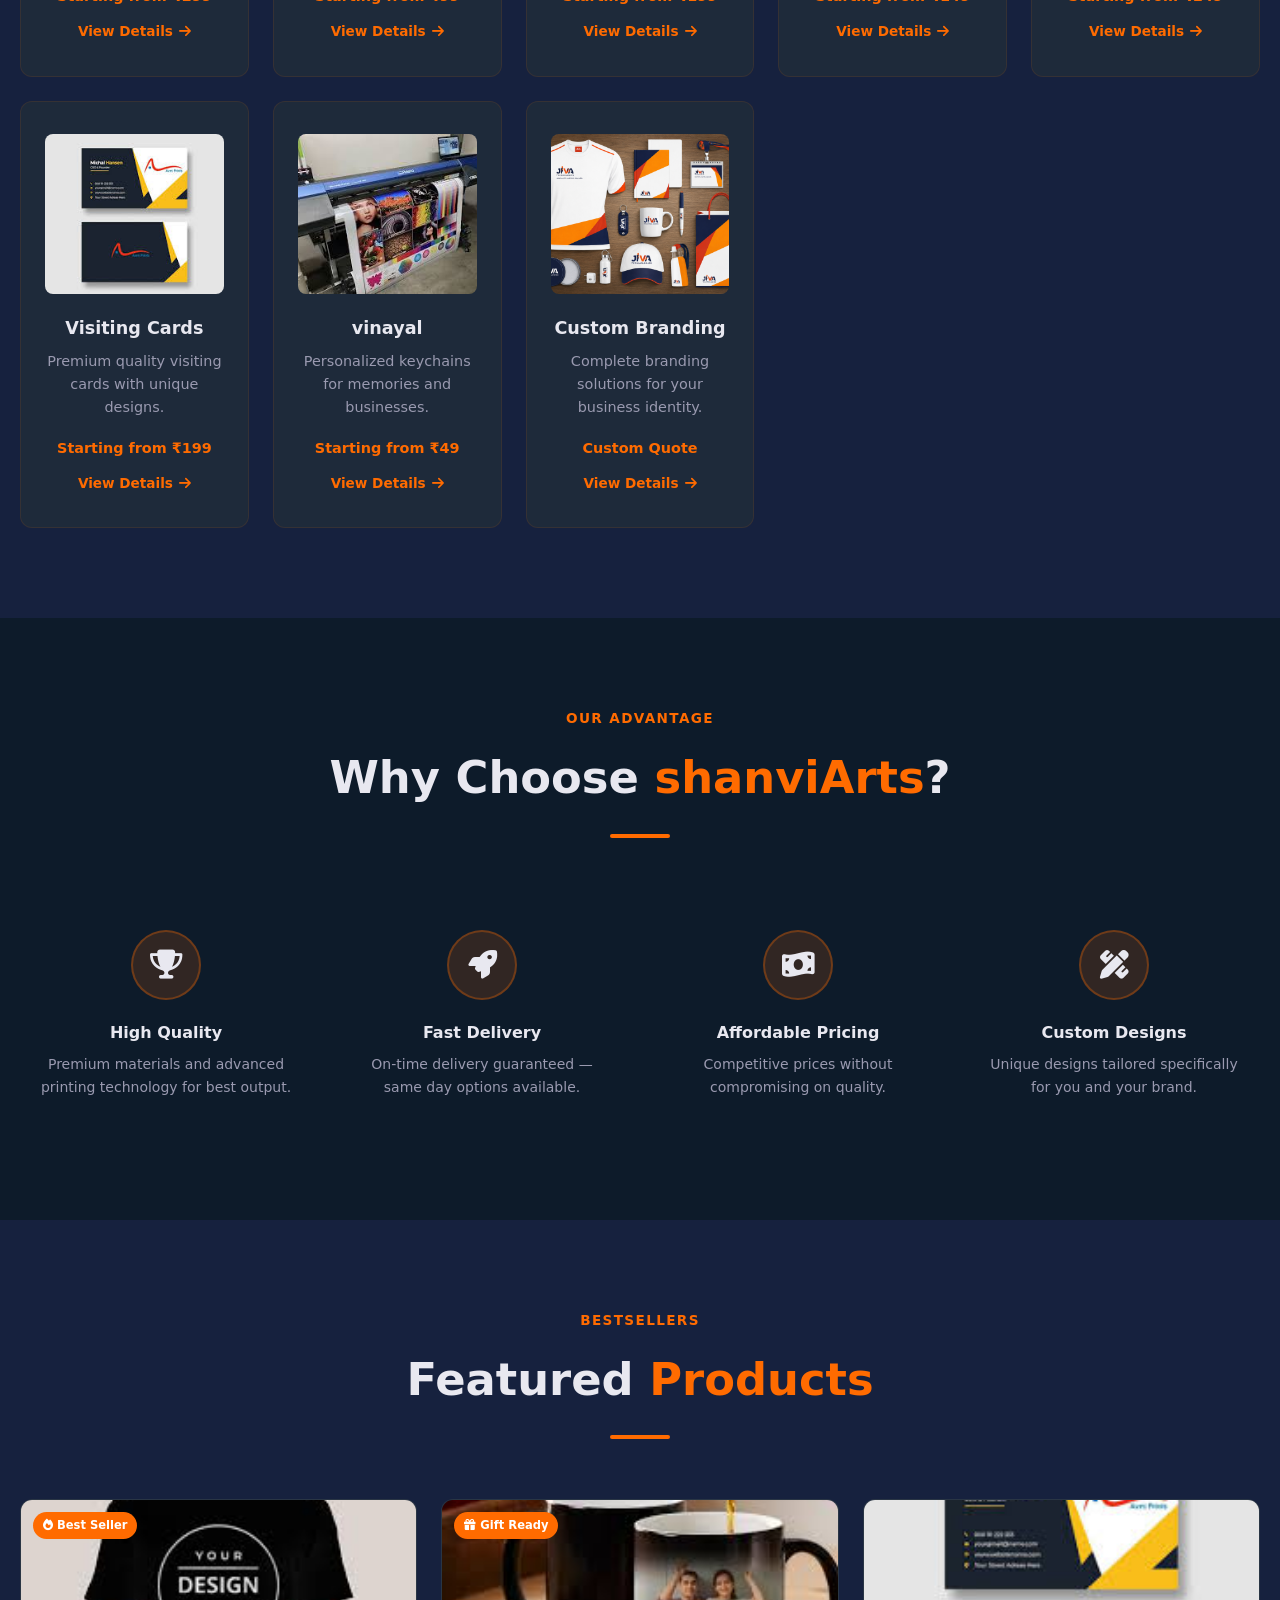
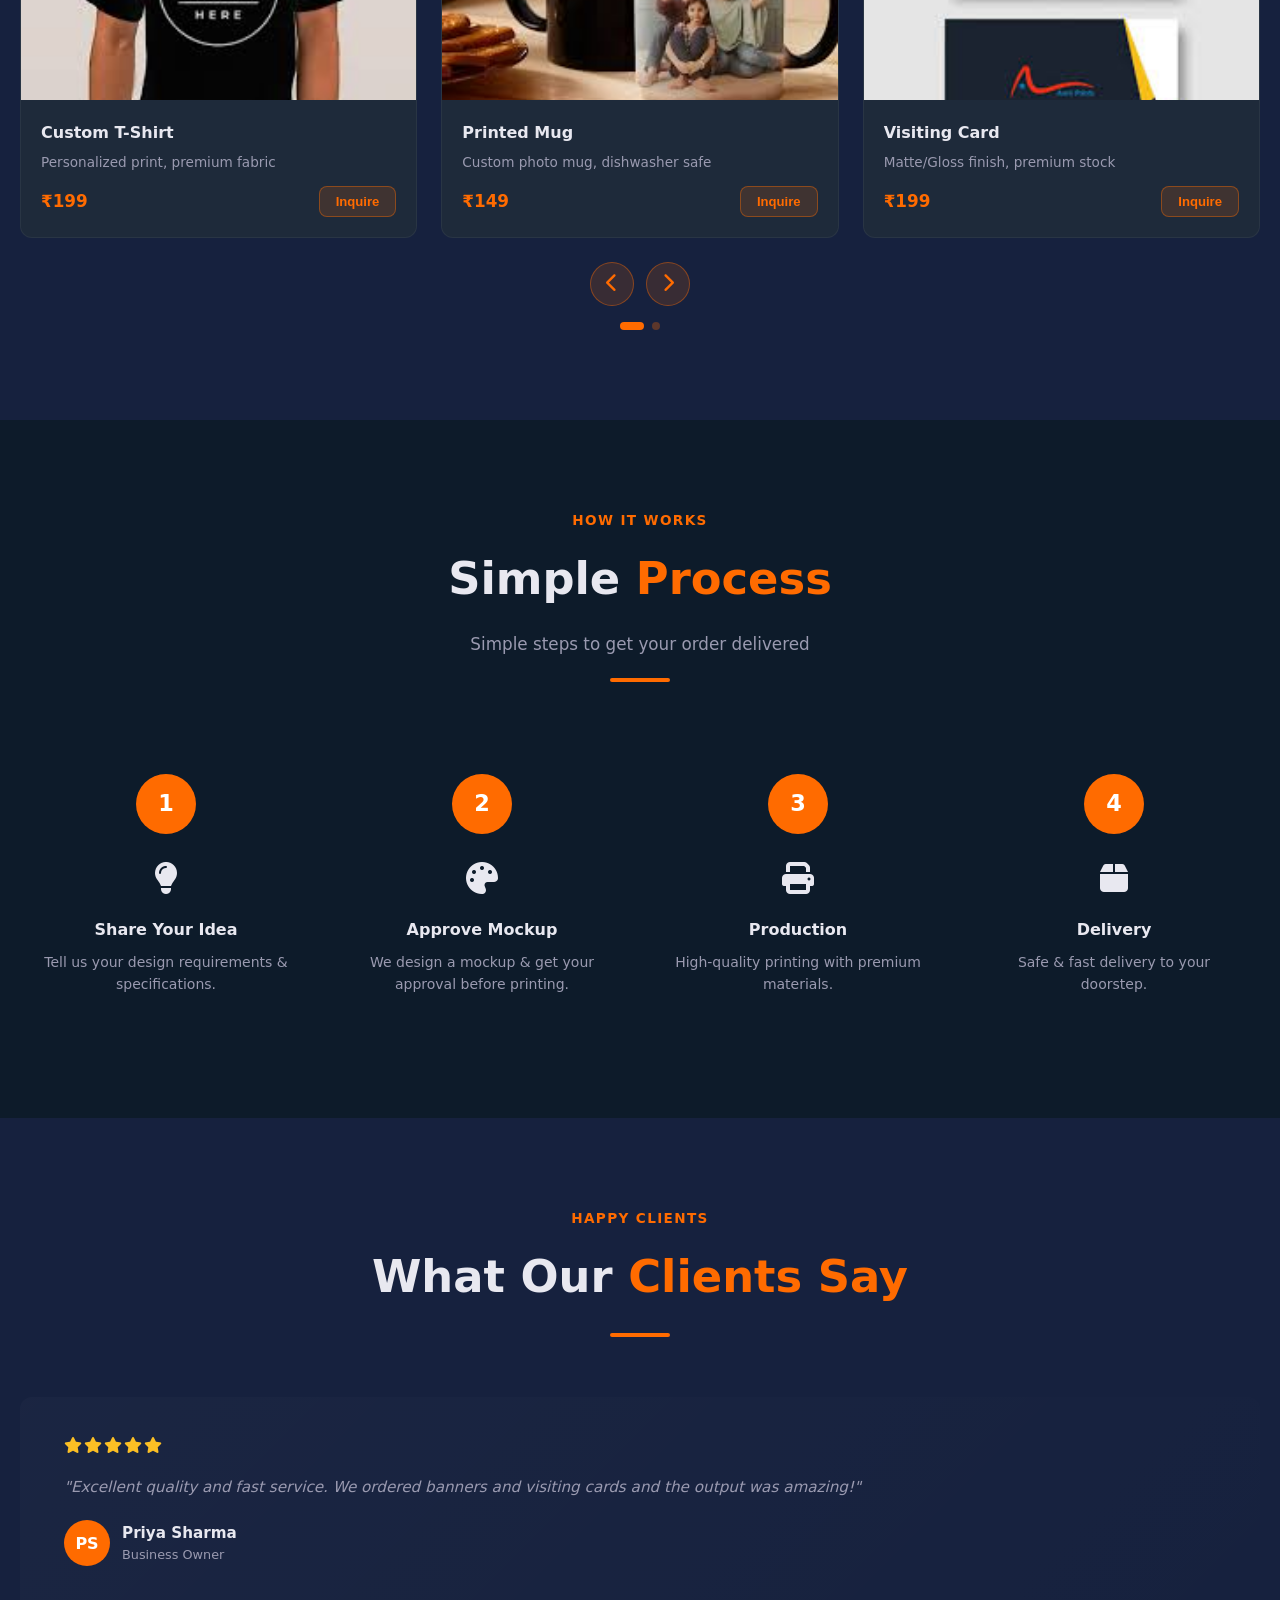
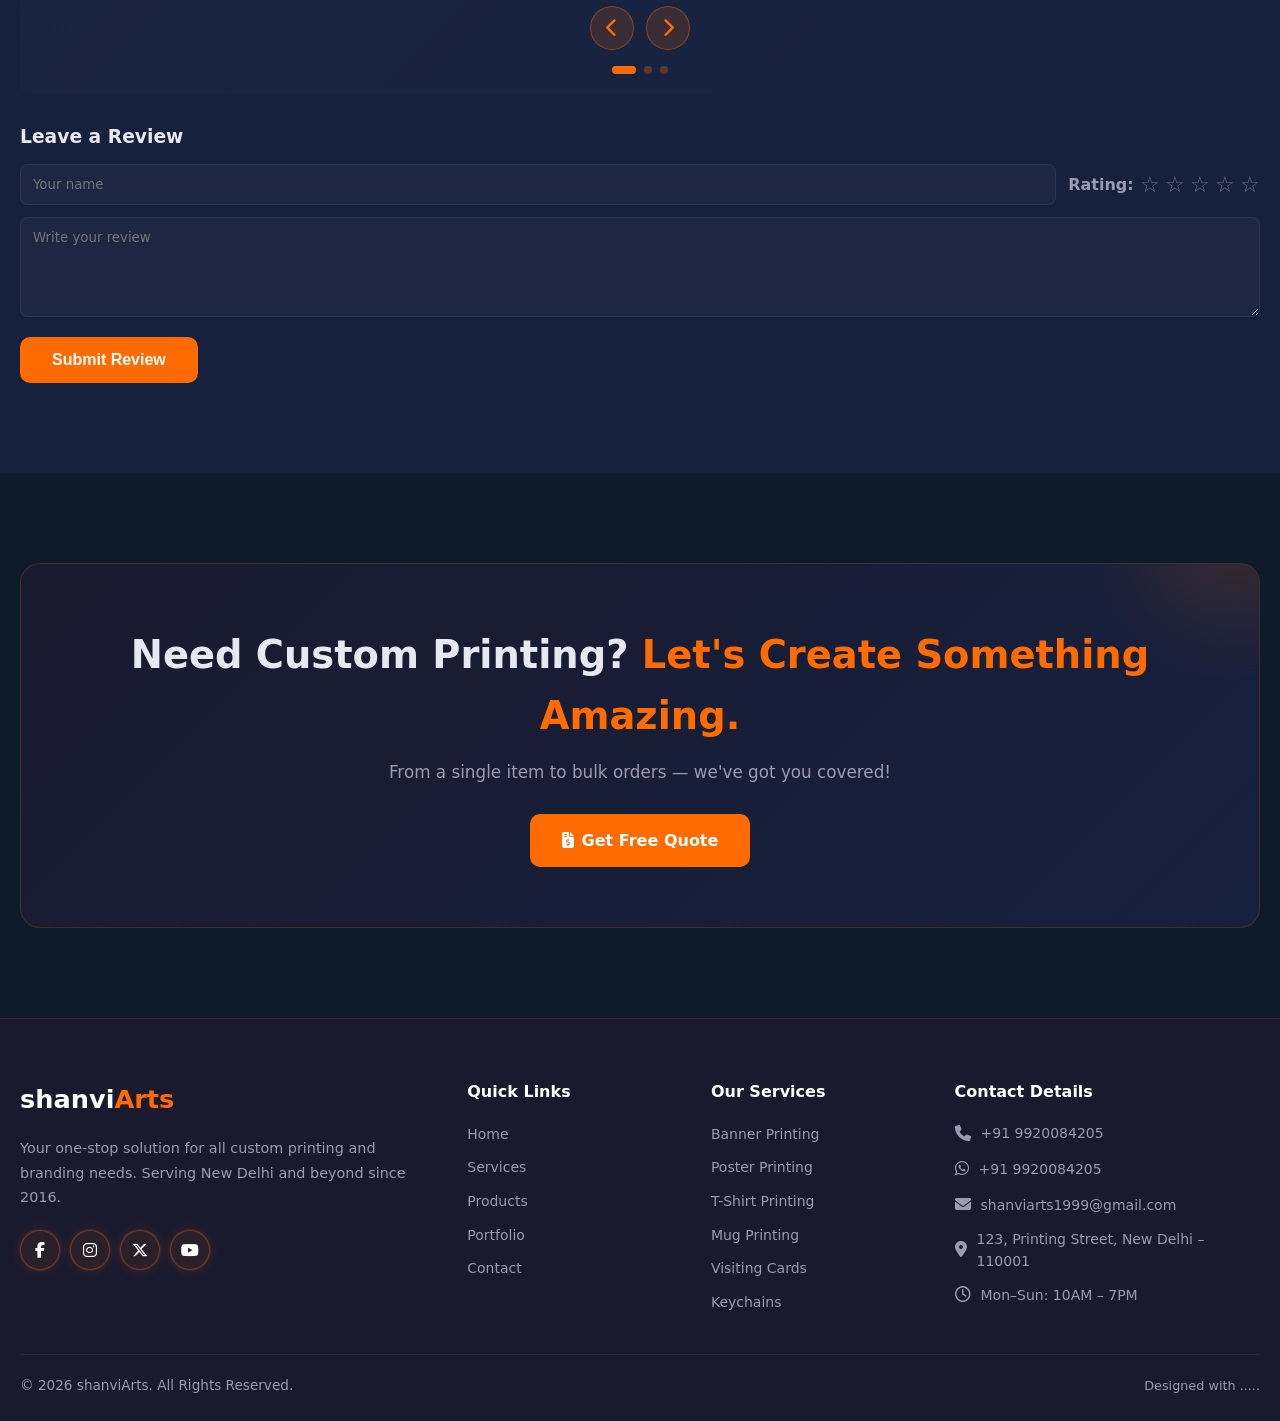
==== commit 3e63efe2: "after seo" ====
--- a/index.html
+++ b/index.html
@@ -3,7 +3,47 @@
 <head>
 <meta charset="UTF-8"/>
 <meta name="viewport" content="width=device-width, initial-scale=1.0"/>
-<title>shanviArts – Premium Printing Solutions</title>
+<title>Premium Printing Services in Delhi | shanviArts</title>
+<meta name="description" content="shanviArts offers premium banner, poster, T-shirt, mug, visiting card, and branding printing services in Delhi with fast delivery and custom designs." />
+<meta name="keywords" content="printing services, banner printing Delhi, poster printing, t-shirt printing, mug printing, visiting card printing, custom branding, Delhi printing company" />
+<meta name="robots" content="index,follow" />
+<link rel="canonical" href="https://shanviarts.in/" />
+<link rel="sitemap" href="https://shanviarts.in/sitemap.xml" />
+<meta property="og:title" content="Premium Printing Services in Delhi | shanviArts" />
+<meta property="og:description" content="High-quality custom printing for banners, posters, T-shirts, mugs, visiting cards and branding solutions in Delhi." />
+<meta property="og:type" content="website" />
+<meta property="og:url" content="https://shanviarts.in/" />
+<meta property="og:image" content="https://shanviarts.in/images/home/banner.jpg" />
+<meta name="twitter:card" content="summary_large_image" />
+<meta name="twitter:title" content="Premium Printing Services in Delhi | shanviArts" />
+<meta name="twitter:description" content="Custom printing solutions for events, businesses and personal gifting in Delhi." />
+<meta name="twitter:image" content="https://shanviarts.in/images/home/banner.jpg" />
+<meta name="theme-color" content="#ff6b00" />
+<meta name="author" content="shanviArts" />
+<script type="application/ld+json">
+{
+  "@context": "https://schema.org",
+  "@type": "LocalBusiness",
+  "name": "shanviArts",
+  "image": "https://shanviarts.in/images/home/banner.jpg",
+  "url": "https://shanviarts.in/",
+  "telephone": "+91-9920084205",
+  "address": {
+    "@type": "PostalAddress",
+    "streetAddress": "123, Printing Street",
+    "addressLocality": "New Delhi",
+    "addressRegion": "Delhi",
+    "postalCode": "110001",
+    "addressCountry": "IN"
+  },
+  "priceRange": "₹₹",
+  "description": "Premium custom printing and branding services including banners, posters, T-shirts, mugs, visiting cards and keychains.",
+  "sameAs": [
+    "https://www.facebook.com/",
+    "https://www.instagram.com/"
+  ]
+}
+</script>
 <link rel="stylesheet" href="css/style.css"/>
 <link rel="stylesheet" href="https://cdnjs.cloudflare.com/ajax/libs/font-awesome/6.7.2/css/all.min.css">
 
@@ -25,7 +65,7 @@
     <a href="products.html">Products</a>
     <a href="portfolio.html">Portfolio</a>
     <a href="contact.html">Contact</a>
-    <a href="contact.html" class="nav-cta"><i class="fa-solid fa-file-invoice-dollar" aria-hidden="true"></i> Get Quote</a>
+    <a href="contact.html" class="nav-cta"> Get Quote</a>
   </div>
   <div class="hamburger"><span></span><span></span><span></span></div>
 </nav>
@@ -35,7 +75,7 @@
   <a href="products.html">Products</a>
   <a href="portfolio.html">Portfolio</a>
   <a href="contact.html">Contact</a>
-  <a href="contact.html" class="nav-cta"><i class="fa-solid fa-file-invoice-dollar" aria-hidden="true"></i> Get Quote</a>
+  <a href="contact.html" class="nav-cta">Get Quote</a>
 </div>
 
 <!-- HERO -->
@@ -62,7 +102,7 @@
       </div>
     </div>
   </div>
-  <div class="hero-scroll"><span></span></div>
+  
 </section>
 
 <!-- SERVICES OVERVIEW -->
--- a/css/style.css
+++ b/css/style.css
@@ -232,7 +232,7 @@
   display: flex;
   align-items: center;
   overflow: hidden;
-  padding-top: 70px;
+  padding-top: 40px;
 }
 
 .hero-bg {
@@ -254,7 +254,7 @@
 .hero-content {
   position: relative;
   z-index: 2;
-  max-width: 700px;
+  max-width: 80vw;
   text-align: left;
   margin-left: 10px;
 }
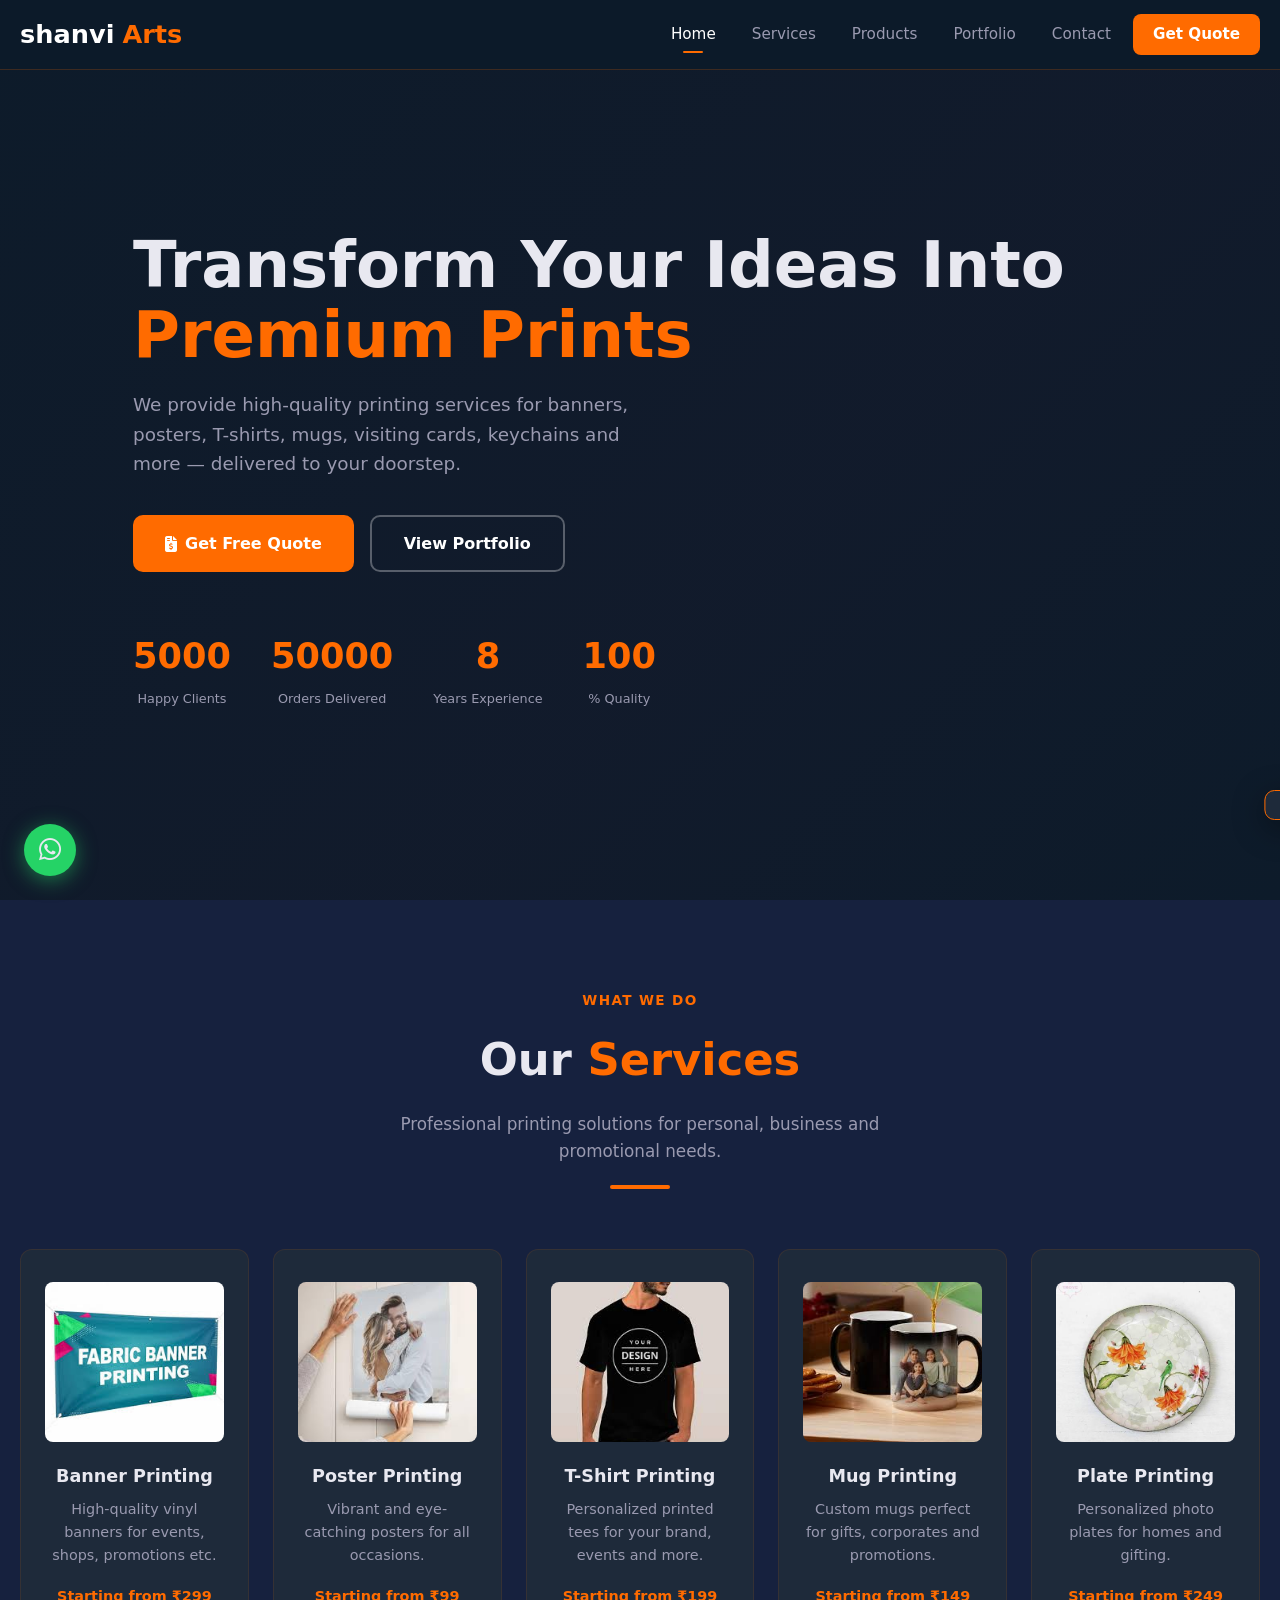
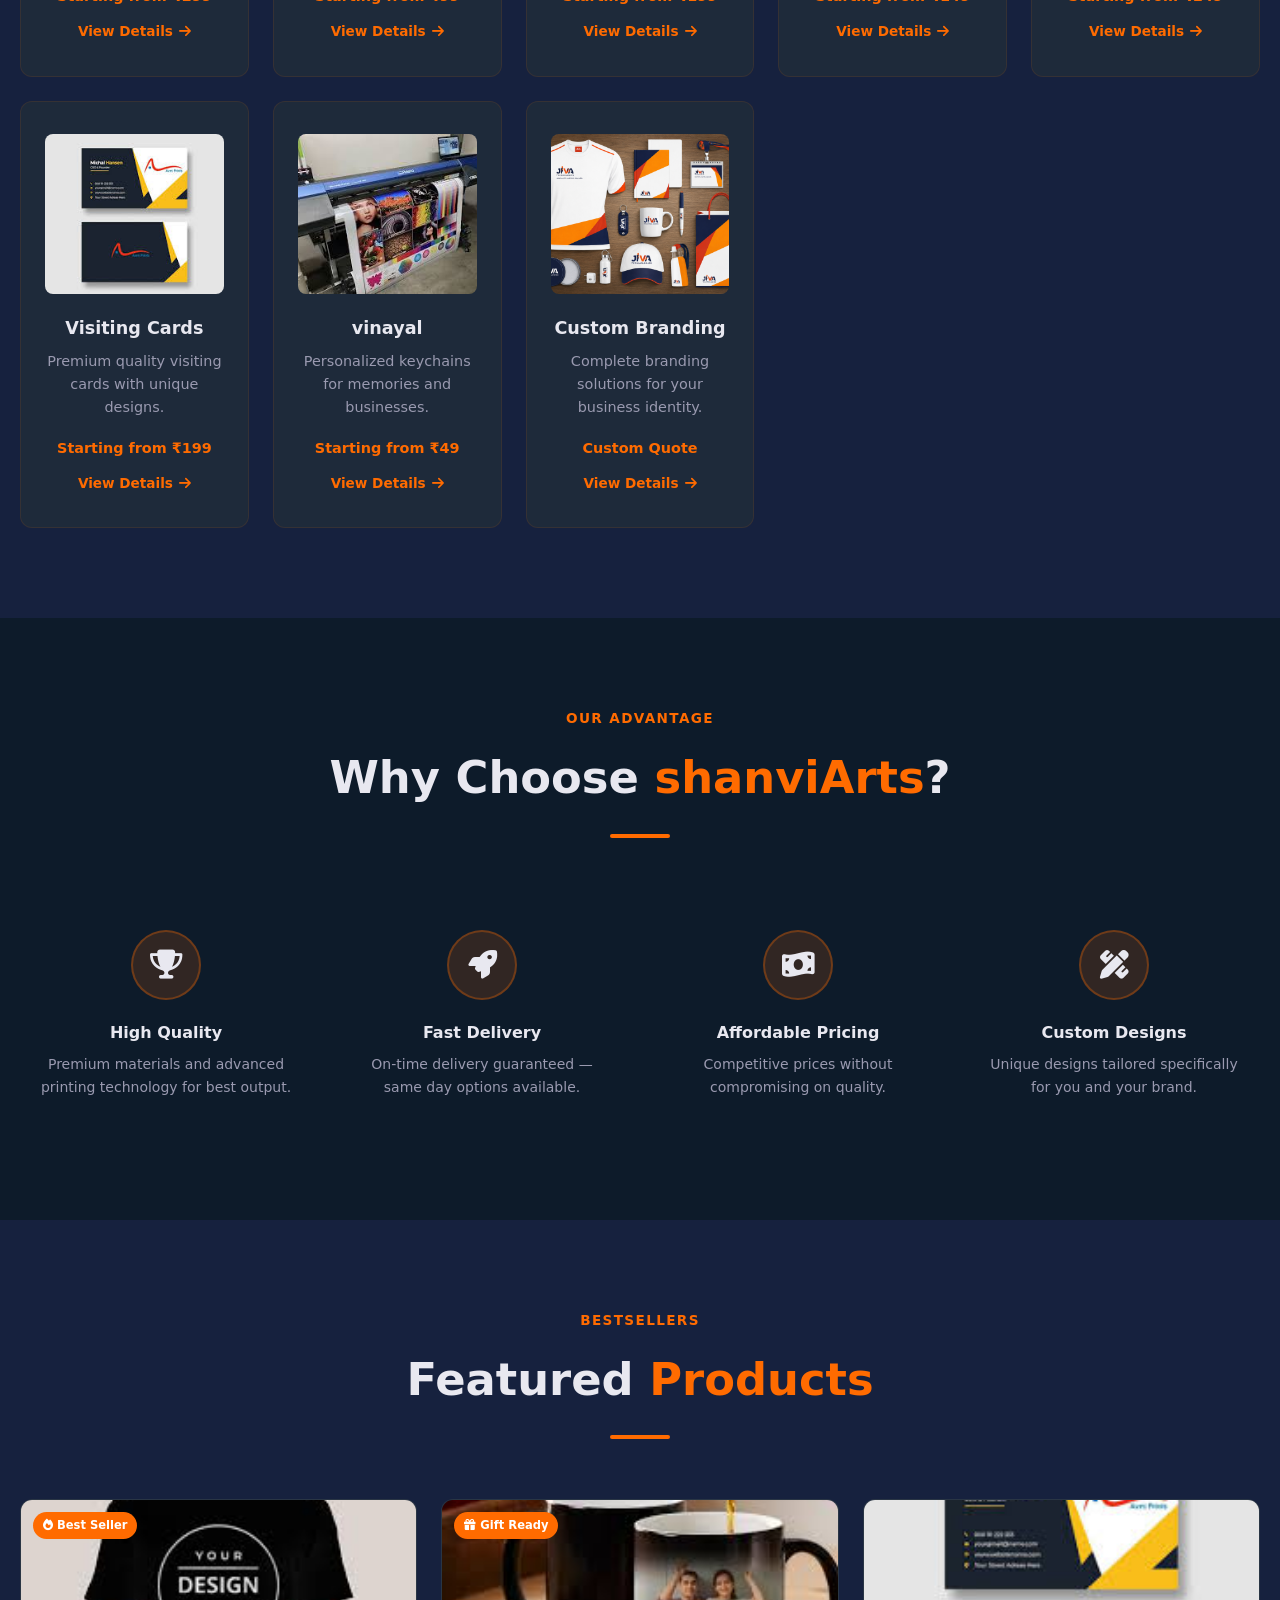
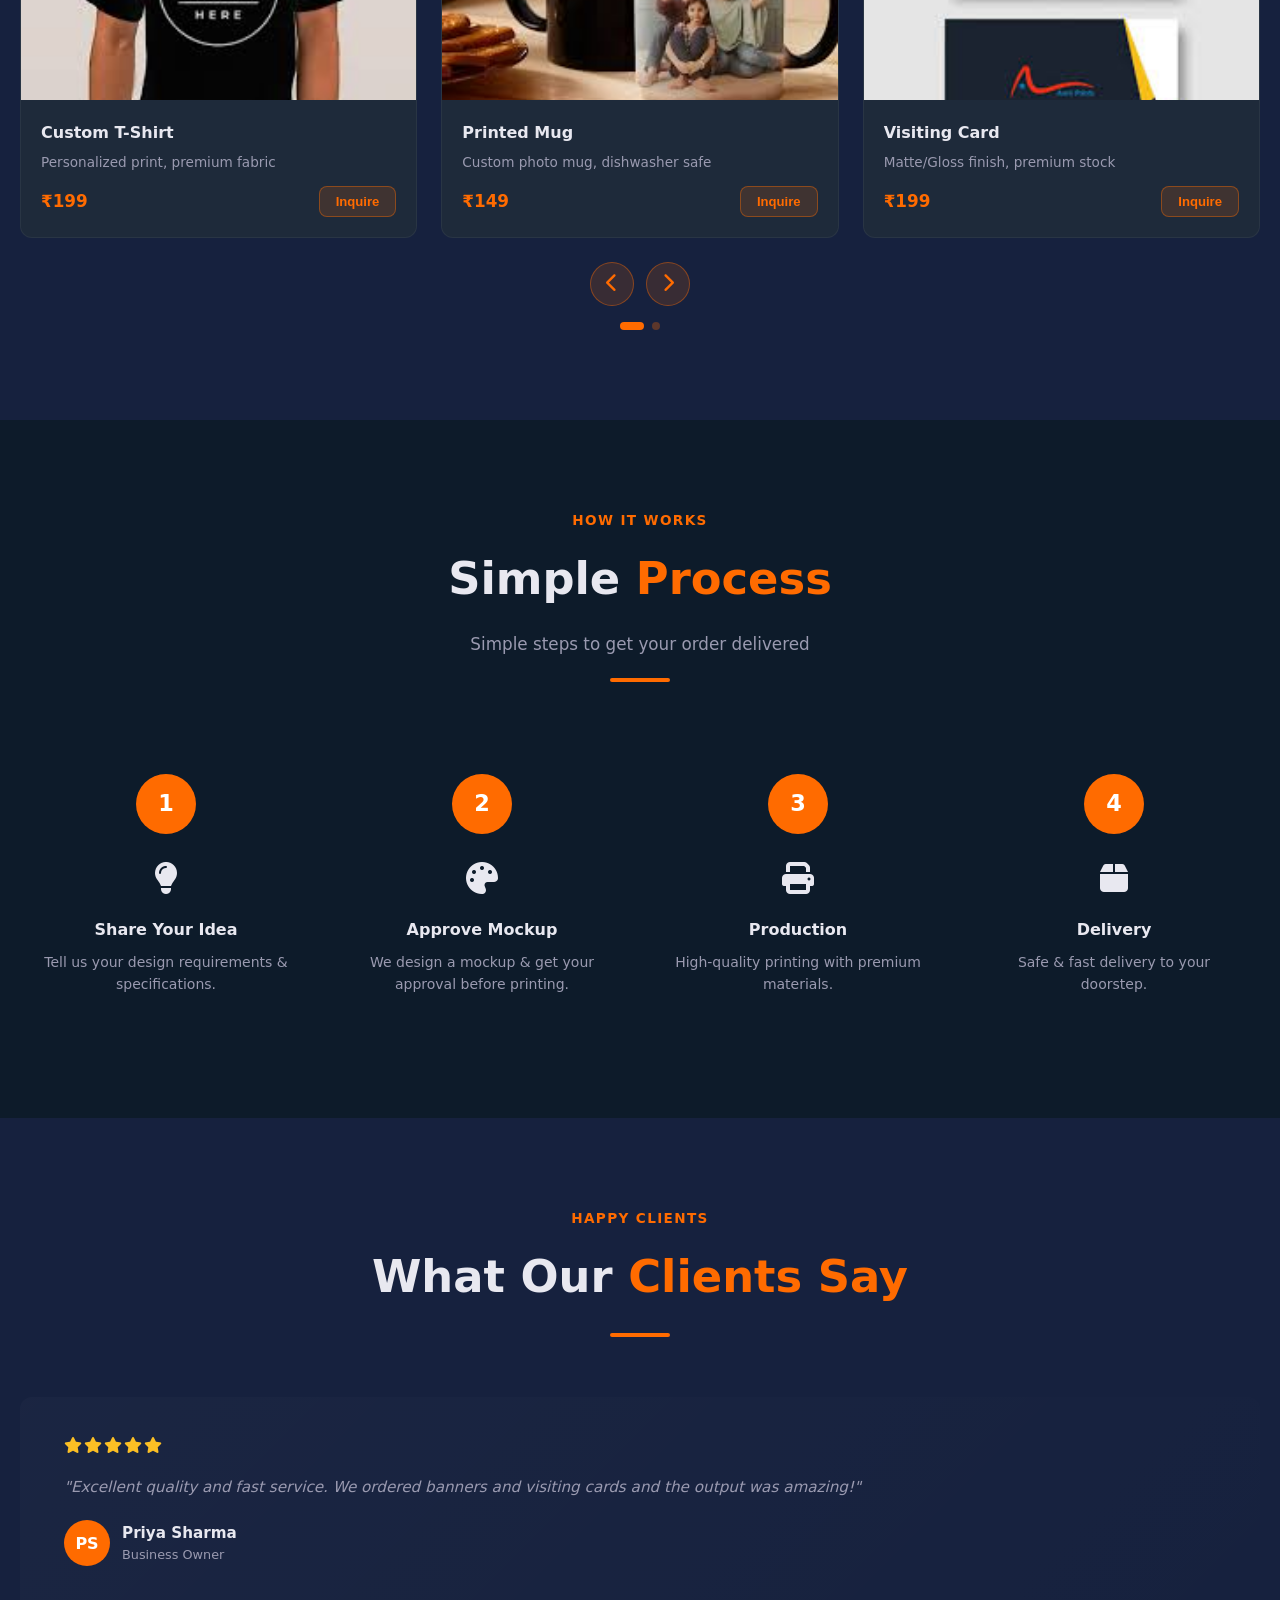
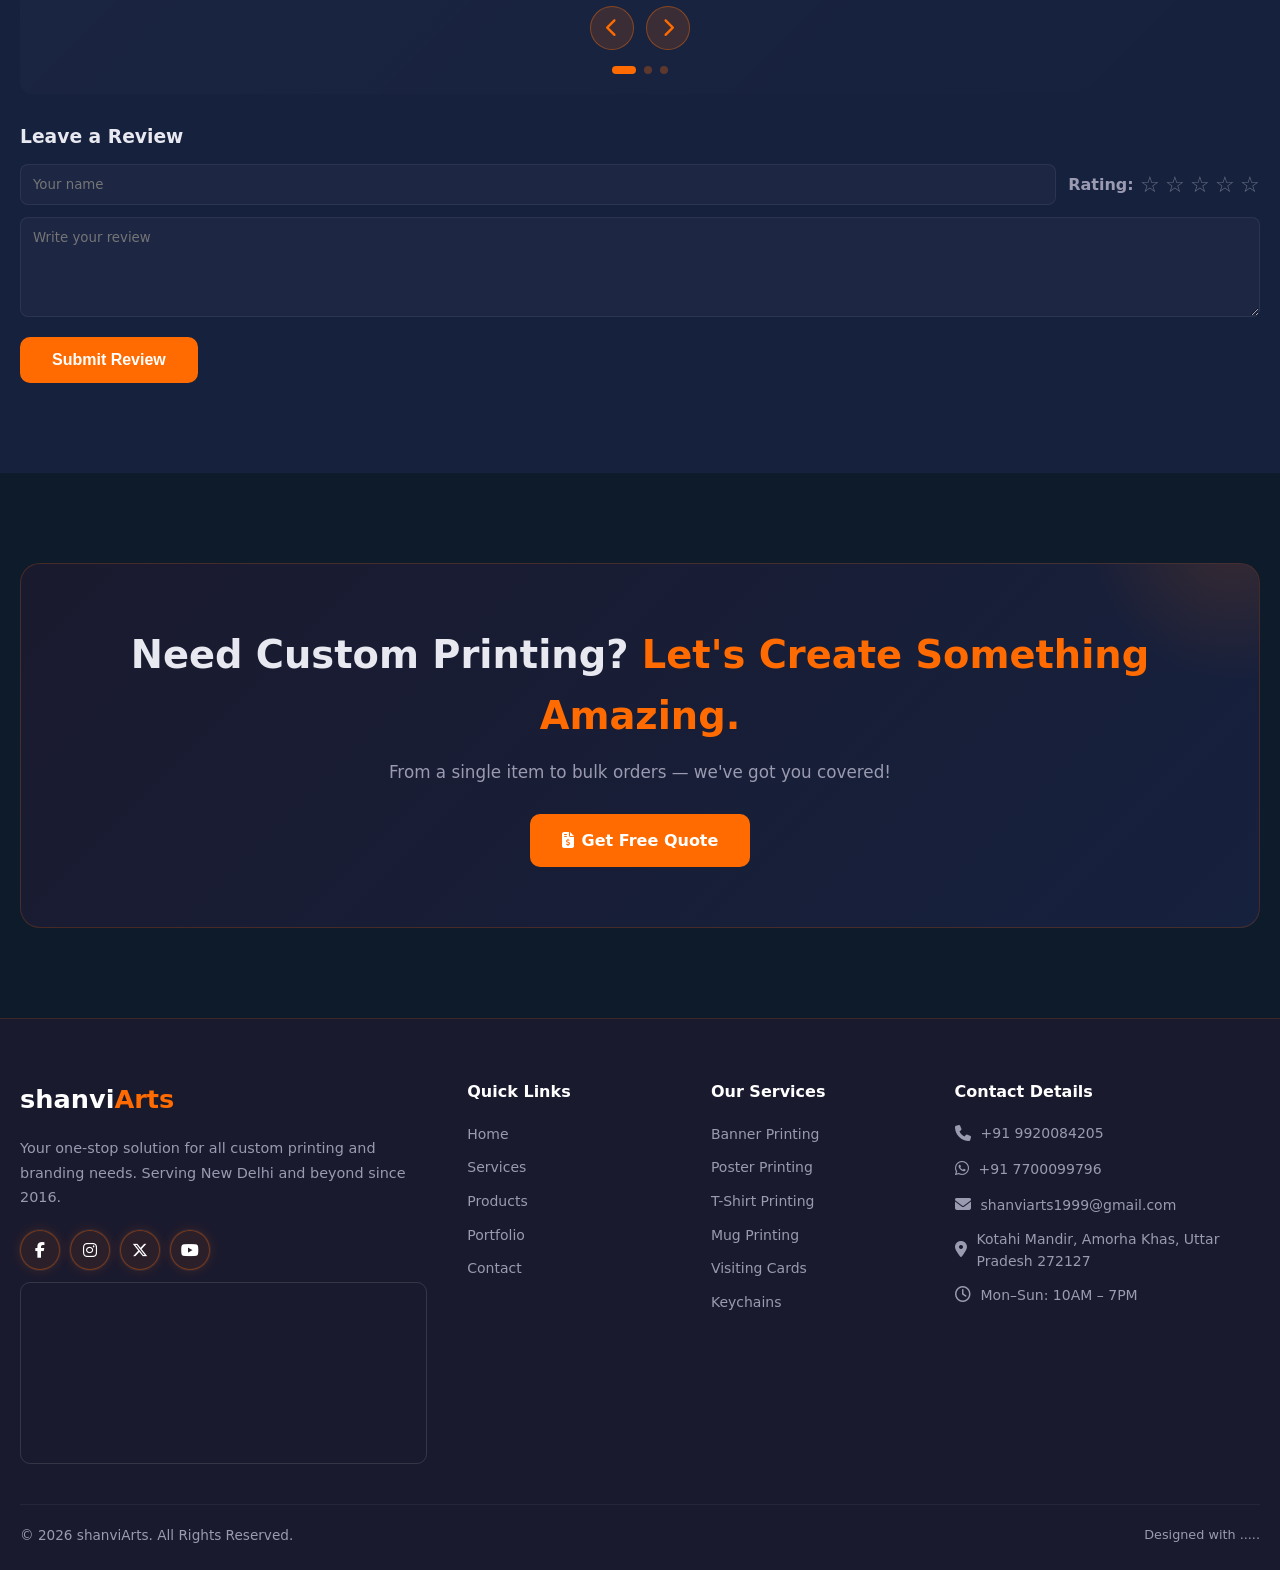
==== commit 6d55fcf9: "sdfgh" ====
--- a/index.html
+++ b/index.html
@@ -378,6 +378,9 @@
           <a class="social-link" href="https://x.com/" target="_blank" rel="noopener" title="X"><i class="fa-brands fa-x-twitter" aria-hidden="true"></i></a>
           <a class="social-link" href="https://www.youtube.com/" target="_blank" rel="noopener" title="YouTube"><i class="fa-brands fa-youtube" aria-hidden="true"></i></a>
         </div>
+        <div style="margin-top:12px;border-radius:10px;overflow:hidden;border:1px solid rgba(255,255,255,0.12);">
+          <iframe title="shanviArts location" src="https://www.google.com/maps?q=Kotahi+Mandir+Amorha+Khas+Uttar+Pradesh+272127&z=14&output=embed" loading="lazy" style="border:0;width:100%;height:180px;display:block;" allowfullscreen="" referrerpolicy="no-referrer-when-downgrade"></iframe>
+        </div>
       </div>
       <div class="footer-col">
         <h4>Quick Links</h4>
@@ -404,9 +407,9 @@
         <h4>Contact Details</h4>
         <div class="footer-contact">
           <div class="footer-contact-item"><span><i class="fa-solid fa-phone" aria-hidden="true"></i></span><a href="tel:+919920084205">+91 9920084205</a></div>
-          <div class="footer-contact-item"><span><i class="fa-brands fa-whatsapp" aria-hidden="true"></i></span><a href="https://wa.me/919920084205" target="_blank" rel="noopener">+91 9920084205</a></div>
+          <div class="footer-contact-item"><span><i class="fa-brands fa-whatsapp" aria-hidden="true"></i></span><a href="https://wa.me/919920084205" target="_blank" rel="noopener">+91 7700099796</a></div>
           <div class="footer-contact-item"><span><i class="fa-solid fa-envelope" aria-hidden="true"></i></span><a href="mailto:shanviarts1999@gmail.com">shanviarts1999@gmail.com</a></div>
-          <div class="footer-contact-item"><span><i class="fa-solid fa-location-dot" aria-hidden="true"></i></span><span>123, Printing Street, New Delhi – 110001</span></div>
+          <div class="footer-contact-item"><span><i class="fa-solid fa-location-dot" aria-hidden="true"></i></span><span>Kotahi Mandir, Amorha Khas, Uttar Pradesh 272127</span></div>
           <div class="footer-contact-item"><span><i class="fa-regular fa-clock" aria-hidden="true"></i></span><span>Mon–Sun: 10AM – 7PM</span></div>
         </div>
       </div>
@@ -419,7 +422,7 @@
 </footer>
 
 <button class="back-top" aria-label="Back to top"><i class="fa-solid fa-arrow-up" aria-hidden="true"></i></button>
-<a class="whatsapp-float" href="https://wa.me/919920084205" target="_blank" rel="noopener" title="WhatsApp"><i class="fa-brands fa-whatsapp" aria-hidden="true"></i></a>
+<a class="whatsapp-float" href="https://wa.me/917700099796" target="_blank" rel="noopener" title="WhatsApp"><i class="fa-brands fa-whatsapp" aria-hidden="true"></i></a>
 <div class="toast"></div>
 <script src="js/main.js"></script>
 </body>
